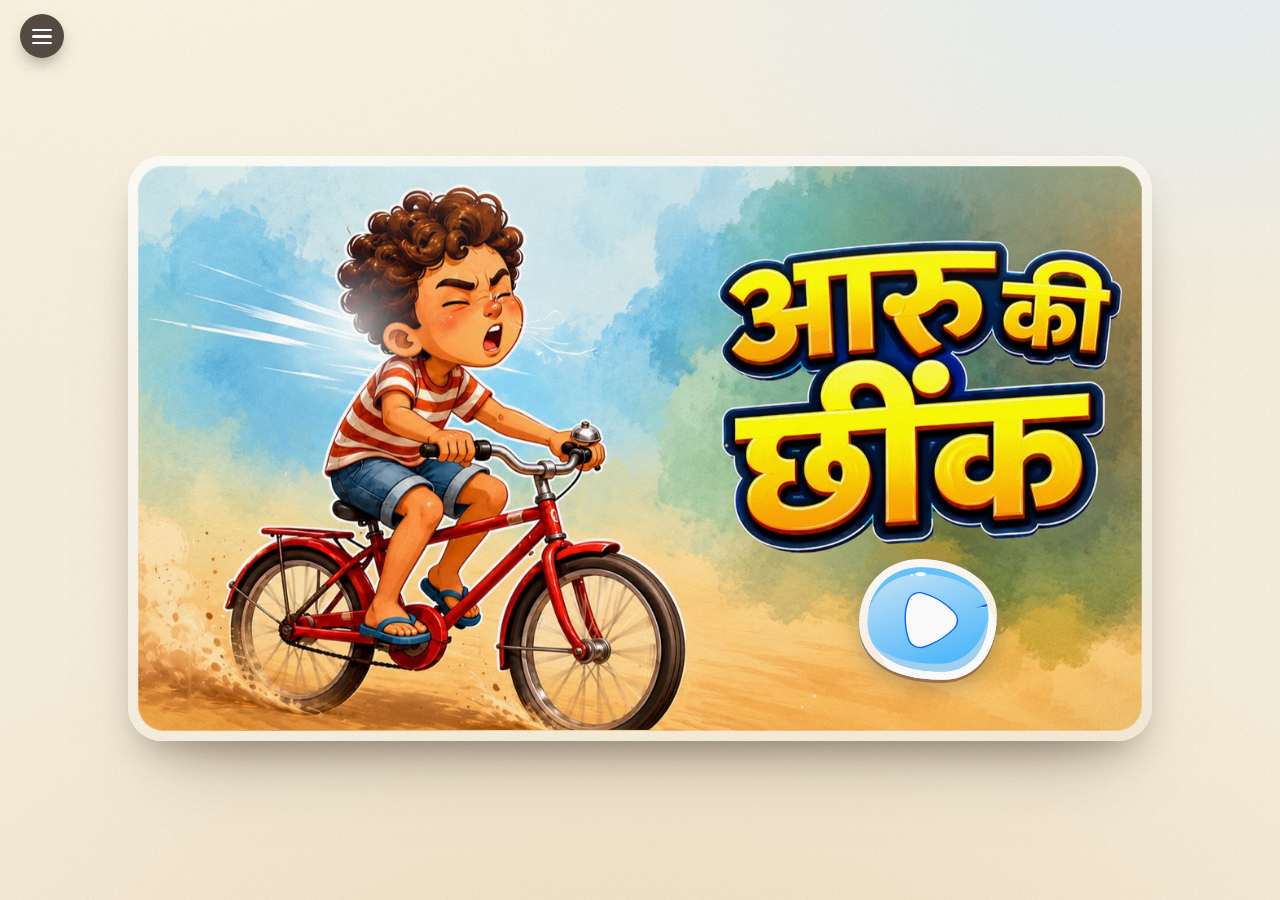
==== index.html @ c59c0c2a "fixed the video" ====
<!DOCTYPE html>
<!-- class="at-cover" so the home page paints correctly before the script runs -->
<html lang="hi" translate="no" class="at-cover">
<head>
<meta charset="UTF-8" />
<meta name="viewport" content="width=device-width, initial-scale=1, viewport-fit=cover" />
<meta name="theme-color" content="#f8efdd" />
<meta name="description" content="आरु की छींक — एक इंटरैक्टिव चित्र-कथा। An interactive animated picture book for children." />
<title>आरु की छींक · Aaru's Sneeze</title>

<!-- NO TRANSLATION OFFERED. The page says lang="hi", which is what makes Chrome
     put its "Hindi / English" bar over the top of the artwork. The attribute is
     right and stays — it is what picks the Devanagari font and what a screen
     reader needs — so the bar is turned off instead.

     Both of these are needed: `translate="no"` on <html> is the standard
     attribute and marks the content as not-for-translation, and this meta is
     the Google-specific one that actually stops the bar from appearing. And
     there is nothing here to translate anyway: every word a reader sees is
     painted into the pictures, so a translation would rewrite the buttons and
     leave the story in Hindi. -->
<meta name="google" content="notranslate" />

<link rel="preconnect" href="https://fonts.googleapis.com" />
<link rel="preconnect" href="https://fonts.gstatic.com" crossorigin />
<!-- Baloo 2 carries the Devanagari, Baloo Bhai 2 the Latin the Hindi text is
     set in — see --font in style.css for why both are needed -->
<link href="https://fonts.googleapis.com/css2?family=Baloo+2:wght@400;500;600;700;800&family=Baloo+Bhai+2:wght@400;500;600;700;800&display=swap" rel="stylesheet" />

<link rel="icon" href="assets/icons/favicon.svg" type="image/svg+xml" />
<!-- bump ?v= after editing so a plain refresh never serves a cached copy -->
<link rel="stylesheet" href="style.css?v=75" />
<!-- the picture the book opens on, so it is on screen as early as possible -->
<link rel="preload" as="image" href="assets/images/page-01.jpg" />
</head>

<body>
  <!-- ── Inline icon sprite (works offline / from file://) ───────────────── -->
  <svg class="sprite" aria-hidden="true" focusable="false" width="0" height="0">
    <defs>
      <symbol id="i-arrow-left" viewBox="0 0 24 24">
        <path d="M15.5 4.5 8 12l7.5 7.5" fill="none" stroke="currentColor" stroke-width="2.6"
              stroke-linecap="round" stroke-linejoin="round" />
      </symbol>
      <symbol id="i-arrow-right" viewBox="0 0 24 24">
        <path d="M8.5 4.5 16 12l-7.5 7.5" fill="none" stroke="currentColor" stroke-width="2.6"
              stroke-linecap="round" stroke-linejoin="round" />
      </symbol>
      <symbol id="i-sound-on" viewBox="0 0 24 24">
        <path d="M4 9.5h3L12 5.5v13L7 14.5H4z" fill="currentColor" />
        <path d="M15.6 9a4.2 4.2 0 0 1 0 6M18.2 6.4a7.8 7.8 0 0 1 0 11.2" fill="none"
              stroke="currentColor" stroke-width="2" stroke-linecap="round" />
      </symbol>
      <symbol id="i-sound-off" viewBox="0 0 24 24">
        <path d="M4 9.5h3L12 5.5v13L7 14.5H4z" fill="currentColor" />
        <path d="M16 9.4l5 5.2M21 9.4l-5 5.2" fill="none" stroke="currentColor"
              stroke-width="2" stroke-linecap="round" />
      </symbol>
      <symbol id="i-sparkle" viewBox="0 0 24 24">
        <path d="M12 0c.9 6.7 4.4 10.2 12 12-7.6 1.8-11.1 5.3-12 12-.9-6.7-4.4-10.2-12-12C7.6 10.2 11.1 6.7 12 0Z"
              fill="currentColor" />
      </symbol>
      <symbol id="i-play" viewBox="0 0 24 24">
        <path d="M8 5.2v13.6L19 12z" fill="currentColor" />
      </symbol>
      <symbol id="i-stop" viewBox="0 0 24 24">
        <rect x="6.5" y="6.5" width="4.4" height="11" rx="1.6" fill="currentColor" />
        <rect x="13.1" y="6.5" width="4.4" height="11" rx="1.6" fill="currentColor" />
      </symbol>
      <symbol id="i-book" viewBox="0 0 24 24">
        <path d="M3.5 4.8c3-1.3 5.6-1.3 8.5.7 2.9-2 5.5-2 8.5-.7v13.9c-3-1.3-5.6-1.3-8.5.7-2.9-2-5.5-2-8.5-.7z"
              fill="none" stroke="currentColor" stroke-width="1.9" stroke-linejoin="round" />
        <path d="M12 5.5v14" fill="none" stroke="currentColor" stroke-width="1.9" stroke-linecap="round" />
      </symbol>
    </defs>
  </svg>

  <div class="grain" aria-hidden="true"></div>

  <div class="app">

    <!-- ── Top bar ─────────────────────────────────────────────────────── -->
    <header class="topbar">
      <div class="brand">
        <span class="brand__badge" aria-hidden="true">
          <svg><use href="#i-book" /></svg>
        </span>
        <span class="brand__text">
          <strong class="brand__title">आरु की छींक</strong>
          <span class="brand__sub">Aaru&rsquo;s Sneeze</span>
        </span>
      </div>

      <div class="controls">
        <button class="playbtn" id="playBtn" type="button"
                aria-label="कहानी बड़ी करके देखो">
          <span class="playbtn__ico" aria-hidden="true"><svg><use href="#i-play" /></svg></span>
          <span class="playbtn__label" id="playLabel">चलाओ</span>
        </button>

        <button class="readbtn" id="readBtn" type="button" aria-pressed="false"
                aria-label="पढ़कर सुनाओ">
          <span class="readbtn__ico" aria-hidden="true">
            <svg class="readbtn__play"><use href="#i-play" /></svg>
            <svg class="readbtn__stop"><use href="#i-stop" /></svg>
          </span>
          <span class="readbtn__label" id="readLabel">पढ़कर सुनाओ</span>
        </button>

        <button class="iconbtn" id="soundBtn" type="button" aria-pressed="true"
                aria-label="आवाज़ बंद करें">
          <svg class="iconbtn__on"><use href="#i-sound-on" /></svg>
          <svg class="iconbtn__off"><use href="#i-sound-off" /></svg>
        </button>
      </div>
    </header>

    <!-- ── Stage : nav + book ──────────────────────────────────────────── -->
    <main class="stage">
      <section class="book" id="book" aria-roledescription="चित्र-कथा">
        <div class="book__mat">

          <!-- Both arrows start hidden and disabled: page one has nothing behind it,
               and nothing in front of it until it has played. The script opens
               them. -->
          <button class="navbtn navbtn--prev is-hidden" id="prevBtn" type="button" disabled
                  aria-label="पिछला पन्ना" aria-controls="book">
            <img class="navbtn__art" draggable="false" src="assets/icons/nav-left.svg" alt="" />
          </button>
          <button class="navbtn navbtn--next is-hidden" id="nextBtn" type="button" disabled
                  aria-label="अगला पन्ना" aria-controls="book">
            <img class="navbtn__art" draggable="false" src="assets/icons/nav-right.svg" alt="" />
          </button>

          <div class="book__frame" id="frame">

            <!-- two stacked slots let one page turn away while the next arrives.
                 The story text lives inside the slot so it turns with its picture. -->
            <div class="slot is-active" data-slot="0">
              <img class="slot__art" draggable="false" alt="" src="assets/images/page-01.jpg"
                   fetchpriority="high" decoding="async" />
              <!-- cut-out layers, used by the cover only: Aaru rides in, then
                   the title pops. At rest they recompose the original exactly. -->
              <div class="cover" aria-hidden="true" hidden>
                <div class="cover__flash"></div>
                <div class="cover__part cover__hero"></div>
                <div class="cover__part cover__title"></div>
              </div>
              <p class="scene__text" aria-hidden="true"></p>
              <!-- the shading that gathers along this page as it bends away -->
              <div class="slot__fold" aria-hidden="true"></div>
            </div>
            <div class="slot" data-slot="1" aria-hidden="true">
              <img class="slot__art" draggable="false" alt="" decoding="async" />
              <div class="cover" aria-hidden="true" hidden>
                <div class="cover__flash"></div>
                <div class="cover__part cover__hero"></div>
                <div class="cover__part cover__title"></div>
              </div>
              <p class="scene__text" aria-hidden="true"></p>
              <!-- the shading that gathers along this page as it bends away -->
              <div class="slot__fold" aria-hidden="true"></div>
            </div>

            <!-- ambient life : dust · sparkles · puffs -->
            <div class="ambience" id="ambience" aria-hidden="true">
              <div class="layer layer--dust" id="dust"></div>
              <div class="layer layer--sparks" id="sparks"></div>
            </div>

            <div class="frame__vignette" aria-hidden="true"></div>

            <!-- the story's own sound effects, popped onto the picture at the
                 moment the recording says them -->
            <div class="popart" id="popart" aria-hidden="true"></div>
            <div class="frame__sheet" id="turnSheet" aria-hidden="true"></div>
            <div class="frame__loader" id="loader" aria-hidden="true"><i></i><i></i><i></i></div>
            <!-- The ending: the film, revealed by the paper transition. Inside the
                 frame, so it is clipped to the picture exactly like a page. -->
            <div class="finale" id="finale" aria-hidden="true">
              <video class="finale__film" id="finaleFilm" playsinline preload="none"></video>
            </div>
          </div>

          <!-- the title-state invitation: only on the cover, only before Play -->
          <button class="startbtn" id="startBtn" type="button"
                  aria-label="कहानी चलाओ">
            <span class="startbtn__disc" aria-hidden="true">
              <span class="startbtn__ring"></span>
              <img class="startbtn__art" draggable="false" src="assets/icons/play-button.svg" alt="" />
            </span>
          </button>

          <!-- The idle hand. After a few seconds of stillness it appears beside
               whatever the reader is waiting to be told to press: the play
               button on the title page, the forward arrow once a page has
               finished. It goes the moment they touch anything. -->
          <img class="handhint" id="handHint" draggable="false" src="assets/icons/hand-tap.png"
               alt="" aria-hidden="true" />
        </div>

        <!-- ── Phone fallback: the same words, below the picture ─────────── -->
        <div class="caption" aria-hidden="true">
          <p class="caption__text" id="storyText"></p>
        </div>
      </section>

    </main>

  </div>

  <!-- Jump to a page. The button lives outside the book so it is reachable
       from every page, and the panel is filled by the script from the same
       page list the book itself reads, so the two can never disagree. -->
  <button class="jumpbtn" id="jumpBtn" type="button"
          aria-label="पन्ने चुनो" aria-expanded="false" aria-controls="jumpPanel">
    <span class="jumpbtn__bars" aria-hidden="true"><i></i><i></i><i></i></span>
  </button>

  <div class="jumpveil" id="jumpVeil" hidden></div>

  <nav class="jump" id="jumpPanel" aria-labelledby="jumpTitle" hidden>
    <h2 class="jump__title" id="jumpTitle">पन्ने चुनो</h2>

    <!-- skip: go on now, without waiting for the page to be read out -->
    <button class="jump__skip" id="jumpSkip" type="button"
            aria-label="पढ़े जाने का इंतजार किे बिना अगला पन्ना">
      <span class="jump__skip-ico" aria-hidden="true"><i></i><i></i></span>
      आगे बढ़ो
    </button>

    <ul class="jump__grid" id="jumpGrid"></ul>

    <!-- The way into the game, for a child who does not want to read to the end
         of the story first. The film hands over by itself when it finishes
         (see Finale.openGame); this is the same door, opened early.

         It is below the pictures, not beside "आगे बढ़ो" at the top, because it
         is the one thing in this panel that leaves the story rather than moving
         about inside it — and it should not be the first thing a thumb finds. -->
    <div class="jump__foot">
      <button class="jump__game" id="jumpGame" type="button"
              aria-label="कहानी छोड़कर खेल शुरू करो">
        <span class="jump__game-ico" aria-hidden="true"></span>
        खेल खेलो
      </button>
    </div>
  </nav>


  <!-- The paper transition. Sheets are built into this by the script when a
       transition runs and cleared out afterwards, so the page carries no
       hundred idle elements around; the backing behind them only shows during
       the moment the screen is meant to be fully covered. It sits above
       everything and takes no clicks. -->
  <div class="paper" id="paper" aria-hidden="true">
    <div class="paper__backing" id="paperBacking"></div>
  </div>

  <!-- a way to watch the transition on demand: add ?demo to the URL -->
  <button class="paperdemo" id="paperDemo" type="button" hidden>
    paper transition
  </button>
  <div class="sr-only" id="liveHint" aria-live="polite"></div>

  <script src="script.js?v=102" defer></script>
</body>
</html>
---- style.css ----
/* ============================================================================
   आरु की छींक · Aaru's Sneeze
   An interactive animated picture book
   ----------------------------------------------------------------------------
   1. Tokens & reset          5. Story text
   2. Page shell & texture    6. Navigation buttons
   3. Top bar & controls      7. Ambient life (dust, sparkles, puffs)
   4. Book · frame · slots    8. Responsive
                              9. Motion & state preferences
   ========================================================================== */

/* ── 1. Tokens & reset ───────────────────────────────────────────────────── */
:root {
  /* paper */
  --paper:        #f9f0dd;
  --paper-warm:   #f3e4c9;

  /* ink */
  --ink:      #3b2a1c;
  --ink-soft: #6d5540;
  --ink-faint: rgba(59, 42, 28, .16);

  /* accents pulled from the artwork */
  --terracotta: #c4573a;
  --gold:       #e6a52b;
  --teal:       #3d8a86;
  --sky:        #bcdcec;

  /* The sneeze's own red. The lettering is the one thing in the book that is
     not narration and must not read as narration, so it is the one thing not
     set in --ink. It is a hot vermillion — hotter and more saturated than the
     --terracotta of his shirt, so it sits in the same family as the painting
     without being mistaken for part of it. One line to tune. */
  --pop-ink:  #e0432a;

  /* controls */
  --btn:      #241a12;
  --btn-hi:   #3b2a1e;

  /* geometry */
  --r-frame: 26px;
  --r-mat:   34px;
  --mat-pad: clamp(7px, .8vw, 12px);
  --nav:     clamp(62px, 5.4vw, 82px);
  --nav-gap: clamp(14px, 2.2vw, 34px);
  /* how far the arrows sit from the picture: negative, so they hang outside it
     in the stage gutters. The narrow layout below flips this positive and puts
     them inside. The idle hand reads the same token, so it cannot drift away
     from the arrow it is pointing at. */
  --nav-inset: calc(-1 * (var(--nav) + var(--nav-gap)));
  /* Vertical room taken by everything that is not the picture. That used to be
     the top bar and the page padding; the bar is hidden now, so it is the
     padding alone, and this says so instead of carrying the bar's old 58px.
     The words live inside the art and nothing sits below it, so the book fills
     whatever height is left. See the note on .is-play for why this must never
     be smaller than the padding it names. */
  --vfit: calc(clamp(12px, 2vh, 26px) + clamp(14px, 2.4vh, 26px) + 12px);

  /* elevation */
  --sh-book:
    0 1px 0 rgba(255, 255, 255, .8) inset,
    0 18px 34px -14px rgba(59, 42, 28, .34),
    0 46px 70px -44px rgba(59, 42, 28, .5);
  --sh-btn:
    0 10px 22px -8px rgba(30, 20, 12, .55),
    0 2px 5px -1px rgba(30, 20, 12, .35),
    inset 0 1px 0 rgba(255, 255, 255, .18);

  /* type. The book is set in Baloo Bhai 2, which ships Gujarati and Latin
     only — it has no Devanagari — so the letterforms of "आरु की छींक" come
     from Baloo 2 behind it, the Devanagari sibling of the same family.
     Both are loaded in the <head>, and because they are one design the join
     is invisible. To change the Hindi letterforms themselves, a Devanagari
     font has to lead this stack: Baloo Bhai 2 cannot draw them. */
  --font: "Baloo Bhai 2", "Baloo 2", "Nirmala UI", "Noto Sans Devanagari",
          system-ui, sans-serif;

  /* the one place page-turn timing is defined */
  --turn-ms: 780ms;
  --turn-ease: cubic-bezier(.42, .03, .22, 1);

  color-scheme: light;
}

*, *::before, *::after { box-sizing: border-box; }

html {
  -webkit-text-size-adjust: 100%;

  /* THE SCROLL LOCK BELONGS HERE, not only on <body>, and this is the whole
     reason the picture would not stay centred.

     A page scrolls according to the ROOT element, not the body: with
     overflow:hidden on body alone the scrollbar disappeared — which is why it
     looked fixed — but the viewport itself was still scrollable, and there were
     still ~100px of it to scroll, thrown off by decoration that overflows on
     purpose (the idle hand, the page-turn sheet).

     Measured, before this line: asking the page to scroll 60px moved the
     picture from 14px below the top to 46px ABOVE it, leaving 74px underneath —
     the picture sitting high with a wide gap below, exactly as reported. And
     because a browser RESTORES the scroll position across a reload, the
     placement changed on refresh and looked random. Nothing to scroll now, so
     nothing to restore. */
  overflow: hidden;
}

body {
  margin: 0;
  min-height: 100svh;
  font-family: var(--font);
  color: var(--ink);
  background:
    radial-gradient(120% 90% at 12% -10%, #fdf6e6 0%, rgba(253, 246, 230, 0) 60%),
    radial-gradient(90% 70% at 92% -6%,  #e6f1f7 0%, rgba(230, 241, 247, 0) 62%),
    radial-gradient(120% 100% at 50% 118%, #f0dfc0 0%, rgba(240, 223, 192, 0) 58%),
    var(--paper);
  /* NO SCROLLBAR, on either axis. There is nothing on this page to scroll to:
     .app is exactly one viewport tall and the picture is sized to fit inside
     it — measured at 390x844, 820x1180, 1280x400 and 1920x1080, the picture
     sits wholly within the viewport at every one.

     What was putting a scrollbar there was decoration, and both pieces of it
     overflow on purpose. The idle hand hangs BELOW the play button's rim
     (`bottom: calc(... - var(--hand) * .95)`) because a hand drawn over the
     middle of the button would cover the one thing the button has to say. The
     page-turn sheet is larger than the frame so its shadow can travel past the
     edge. Neither takes clicks and neither is content, so neither has any
     business making the page 74px taller than the window and putting a slider
     down the side of a picture book.

     overscroll-behavior stops the same thing on a touch screen, where it shows
     up as the whole book rubber-banding under a finger instead. */
  overflow: hidden;
  overscroll-behavior: none;
  -webkit-tap-highlight-color: transparent;
}

img, svg { display: block; max-width: 100%; }
button { font: inherit; color: inherit; }

.sprite { position: absolute; width: 0; height: 0; overflow: hidden; }

.sr-only {
  position: absolute; width: 1px; height: 1px;
  padding: 0; margin: -1px; overflow: hidden;
  clip-path: inset(50%); white-space: nowrap; border: 0;
}

/* ── 2. Page shell & paper texture ───────────────────────────────────────── */
.grain {
  position: fixed; inset: 0;
  pointer-events: none; z-index: 3;
  opacity: .5; mix-blend-mode: multiply;
  background-image: url("data:image/svg+xml,%3Csvg xmlns='http://www.w3.org/2000/svg' width='180' height='180'%3E%3Cfilter id='n'%3E%3CfeTurbulence type='fractalNoise' baseFrequency='.86' numOctaves='3' stitchTiles='stitch'/%3E%3CfeColorMatrix type='saturate' values='0'/%3E%3C/filter%3E%3Crect width='180' height='180' filter='url(%23n)' opacity='.32'/%3E%3C/svg%3E");
}

.app {
  position: relative; z-index: 1;
  display: flex; flex-direction: column;
  gap: clamp(10px, 1.6vh, 22px);
  min-height: 100svh;
  padding: clamp(12px, 2vh, 26px) clamp(12px, 2.4vw, 34px) clamp(14px, 2.4vh, 26px);

  /* Nothing in here is text to be selected. A double-click on a word — or a
     double-tap anywhere near the picture — would otherwise start a selection
     and paint the browser's blue highlight across the artwork, which for a
     picture book is only ever an accident. It inherits, so this one line
     covers the whole book. The words stay tappable: a tap still replays the
     narration, it just cannot highlight any more. */
  -webkit-user-select: none;
  user-select: none;
}

/* Belt and braces: a selection can still be made from outside the book (a
   drag that begins on the page background, or Ctrl+A), and this is what stops
   that painting blue over the artwork if it does. */
::selection { background: transparent; }

/* And the other accident a picture invites: dragging it out of the page. */
.slot__art, .navbtn__art, .startbtn__art, .handhint {
  -webkit-user-drag: none;
  user-drag: none;
}

/* ── 3. Top bar & controls ───────────────────────────────────────────────── */
.topbar {
  /* hidden: the story runs without a chrome bar. The markup stays in place so
     the script's control wiring keeps working; the cover's own
     "कहानी चलाओ" button is the way into play mode.
     Bring the bar back by switching this to `display: flex`. */
  display: none;
  align-items: center; justify-content: space-between;
  gap: 12px; flex-wrap: wrap;
}

.brand { display: flex; align-items: center; gap: 12px; min-width: 0; }

.brand__badge {
  display: grid; place-items: center;
  width: 42px; height: 42px; flex: none;
  border-radius: 14px;
  color: #fff;
  background: linear-gradient(150deg, var(--terracotta), #a8402a);
  box-shadow: 0 8px 16px -8px rgba(164, 62, 40, .8), inset 0 1px 0 rgba(255, 255, 255, .3);
}
.brand__badge svg { width: 22px; height: 22px; }

.brand__text { display: flex; flex-direction: column; line-height: 1.05; min-width: 0; }

.brand__title {
  font-size: clamp(1.15rem, 2.4vw, 1.6rem);
  font-weight: 800; letter-spacing: .2px;
}

.brand__sub {
  font-size: clamp(.68rem, 1.2vw, .82rem);
  font-weight: 600; letter-spacing: .14em; text-transform: uppercase;
  color: var(--ink-soft); opacity: .8;
}

.controls { display: flex; align-items: center; gap: 10px; }

/* sound button */
.iconbtn {
  display: grid; place-items: center;
  width: 46px; height: 46px; flex: none;
  border: 0; border-radius: 50%;
  background: var(--btn); color: #fff;
  cursor: pointer;
  box-shadow: var(--sh-btn);
  transition: transform .22s ease, background-color .22s ease;
}
.iconbtn:active { transform: scale(.94); }
.iconbtn svg { width: 22px; height: 22px; }
.iconbtn__off { display: none; }
.iconbtn[aria-pressed="false"] .iconbtn__on  { display: none; }
.iconbtn[aria-pressed="false"] .iconbtn__off { display: block; }
.iconbtn[aria-pressed="false"] { background: #6f6154; }

/* shared focus ring */
:where(button, a, [tabindex]):focus-visible {
  outline: 3px solid var(--gold);
  outline-offset: 3px;
}

/* ── 4. Book · frame · slots ─────────────────────────────────────────────── */
.stage {
  position: relative;
  flex: 1;
  display: flex; align-items: center; justify-content: center;
  /* gutters reserved for the circular buttons, which hang outside the book */
  padding-inline: calc(var(--nav) + var(--nav-gap));
}

.book {
  position: relative;
  /* the 16/9 factor turns spare height into picture width, so a short
     laptop window shows the whole spread instead of a scrollbar */
  width: min(100%, calc((100svh - var(--vfit)) * 16 / 9));
  display: flex; flex-direction: column; align-items: center;
}

.book__mat {
  position: relative;
  width: 100%;
  padding: var(--mat-pad);
  container-type: inline-size;      /* the cover button sizes off the picture */

  /* The play button's diameter and its corner. They live here, on the shared
     parent, because two things need them: the button itself and the idle hand
     that points at it. cqw is 1% of the picture's width, so the button keeps
     its proportion to the artwork at every screen size. */
  --start: clamp(84px, 12cqw, 168px);
  /* THE BUTTON SITS UNDER THE TITLE, which is what this number is for. It is
     the gap from the picture's right edge, so bigger moves the button left.

     Measured on the cover: the title "आरु की छींक" spans 59%-97% of the picture
     and so centres at 78%. 5% left the button at 89% across, tucked into the
     corner well right of the words; 16% puts its centre at 78.1%, under them.
     It stays clear of the bicycle, which ends around 55%.

     The idle hand reads this same token, so it follows the button instead of
     drifting off it — which is the whole reason the number lives here on the
     shared parent rather than on the button itself. */
  --start-right: 16%;
  --start-bottom: 10.5%;  /* still clear enough for the hand to tap from below */

  /* how far the hand is, and how big */
  --hand: clamp(46px, 6.6cqw, 96px);
  border-radius: var(--r-mat);
  background: linear-gradient(168deg, #fffefa, #f6ecd8);
  box-shadow: var(--sh-book);
}

.book__frame {
  position: relative;
  aspect-ratio: 1600 / 900;
  border-radius: var(--r-frame);
  overflow: hidden;                 /* keeps every ambient element inside */
  background: linear-gradient(180deg, #cfe4f0, #efe0c4);
  /* Deep rather than shallow, because the pages are full-bleed: a near edge
     swung toward the reader is magnified, and the picture is exactly as tall
     as its frame, so a short perspective throws the page's corners outside
     the crop and the turn reads as a flat wipe. Far enough back, the sheet
     stays nearly rectangular and the eye sees paper on a hinge. */
  perspective: 2400px;
  transform: translateZ(0);
  isolation: isolate;
  container-type: inline-size;      /* cqw = 1% of the picture width */
}

/* --- page slots ---------------------------------------------------------- */
.slot {
  position: absolute; inset: 0;
  /* flat, not preserve-3d: a page is one rigid sheet, so the picture, the
     words and the shading rasterise into a single plane that then turns as
     one thing. Nothing inside a slot has a depth of its own to preserve, and
     flattening is what lets backface-visibility below speak for the whole
     page instead of each layer arguing separately. */
  transform-style: flat;
  will-change: transform, opacity;
  opacity: 0;
  pointer-events: none;
}
.slot.is-active { opacity: 1; z-index: 2; }
.slot.is-leaving { z-index: 3; }

/* Insurance, not choreography: the turn stops at 80 degrees and the frame has
   already cropped the sheet away by then, but if a page ever were carried past
   edge-on its own back would show through mirrored, and this makes it simply
   stop existing instead. */
.slot { backface-visibility: hidden; }

/* The lit edge of the paper. It is pinned to the page's free edge, so it needs
   no animation of its own: the page compresses as it turns and the edge rides
   inward with it, which is the one cue that says "a sheet is moving" rather
   than "a picture is being wiped away". Only the turning page wears it, and it
   fades rather than snaps on. */
.slot::after {
  content: "";
  position: absolute; inset: 0 0 0 auto; z-index: 5;
  width: clamp(3px, .55cqw, 7px);
  pointer-events: none;
  opacity: 0;
  transition: opacity .2s ease;
  background: linear-gradient(90deg,
    rgba(255, 255, 255, 0) 0%,
    rgba(255, 252, 242, .5) 55%,
    rgba(255, 255, 255, .82) 100%);
  box-shadow: 0 0 10px 1px rgba(255, 250, 235, .5);
}
.slot.is-turning::after { opacity: 1; }

/* The fold: the shade that gathers along a page as it bends away from the
   light. Dark at the hinge and gone by mid-page; the script stretches it
   across the sheet as the turn goes on. Only the turning page wears it — the
   shadow it throws on the page below is .frame__sheet, which can travel with
   the seam instead of being stuck at the hinge. */
.slot__fold {
  position: absolute; inset: 0; z-index: 4;   /* over the art, cover and words */
  pointer-events: none;
  opacity: 0;
  transform-origin: left center;
  background: linear-gradient(90deg,
    rgba(24, 16, 8, .62) 0%,
    rgba(24, 16, 8, .34) 12%,
    rgba(24, 16, 8, .14) 28%,
    rgba(24, 16, 8, .04) 44%,
    rgba(24, 16, 8, 0)   62%);
  will-change: opacity, transform;
}

.slot__art {
  width: 100%; height: 100%;
  object-fit: cover; object-position: center;
  transform: translate3d(0, 0, 0) scale(1.014);
  will-change: transform;
}

/* the "living picture" breath — never enough to distort the artwork */
.slot.is-active .slot__art { animation: artBreathe 11s ease-in-out infinite alternate; }
@keyframes artBreathe {
  from { transform: translate3d(0, 0, 0) scale(1.014); }
  to   { transform: translate3d(3px, -5px, 0) scale(1.03); }
}

/* gentle sway variant for leafy / outdoor scenes */
.slot.is-active[data-motion="sway"] .slot__art {
  animation: artSway 14s ease-in-out infinite alternate;
}
@keyframes artSway {
  from { transform: translate3d(0, 0, 0) scale(1.02) rotate(-.22deg); }
  to   { transform: translate3d(4px, -4px, 0) scale(1.035) rotate(.22deg); }
}

/* --- the cover's cut-out layers ------------------------------------------ *
 * Aaru and the title are separate images, each with an 8-bit mask, laid over
 * a background that had them painted out. They land exactly where they came
 * from, so at rest the three layers are the original artwork pixel for pixel.
 * Only transform and opacity ever animate.
 * ----------------------------------------------------------------------- */
.cover { position: absolute; inset: 0; z-index: 2; pointer-events: none; }

.cover__part {
  position: absolute;
  background-repeat: no-repeat;
  background-size: 100% 100%;
  -webkit-mask-repeat: no-repeat; mask-repeat: no-repeat;
  -webkit-mask-size: 100% 100%;   mask-size: 100% 100%;
  transform: translate3d(0, 0, 0);
  will-change: transform, opacity;
  backface-visibility: hidden;
}

/* the burst of light as the title lands */
.cover__flash {
  position: absolute;
  left: var(--fx, 50%); top: var(--fy, 50%);
  width: var(--fs, 55%); aspect-ratio: 1;
  translate: -50% -50%;
  z-index: 1; opacity: 0;
  border-radius: 50%;
  background: radial-gradient(circle,
    rgba(255, 250, 226, .92) 0%, rgba(255, 240, 190, .48) 42%, rgba(255, 236, 170, 0) 70%);
  will-change: transform, opacity;
}

/* once landed, both parts breathe very gently — a living picture book */
.cover.is-settled .cover__hero  { animation: heroIdle 4.6s ease-in-out infinite alternate; }
.cover.is-settled .cover__title { animation: titleIdle 6.2s ease-in-out infinite alternate; }

@keyframes heroIdle {
  from { transform: translate3d(0, 0, 0) rotate(0deg); }
  to   { transform: translate3d(-.35%, -.7%, 0) rotate(-.35deg); }
}
@keyframes titleIdle {
  from { transform: translate3d(0, 0, 0)     scale(1)     rotate(0deg); }
  to   { transform: translate3d(0, -1.4%, 0) scale(1.014) rotate(.5deg); }
}

/* --- frame furniture ---------------------------------------------------- */
.frame__vignette {
  --scrim: rgba(0, 0, 0, 0);          /* phones get a scrim behind the arrows */
  position: absolute; inset: 0; z-index: 6; pointer-events: none;
  background:
    linear-gradient(0deg, var(--scrim) 0%, rgba(0, 0, 0, 0) 26%),
    radial-gradient(115% 100% at 50% 46%, rgba(0, 0, 0, 0) 58%, rgba(70, 45, 22, .2) 100%),
    linear-gradient(180deg, rgba(255, 255, 255, .14), rgba(255, 255, 255, 0) 26%);
  box-shadow: inset 0 0 0 1px rgba(255, 255, 255, .22);
  border-radius: inherit;
}

/* the paper sheen that sweeps across during a turn */
/* The shadow the standing page throws down onto the page it is uncovering.
   It rides just to the right of the fold, so the script slides it across in
   step with the turning page's free edge — same keyframe offsets, same
   easing, so the two cannot come apart. Transparent for its first stretch so
   the lit edge of the paper stays crisp instead of being dimmed by its own
   shadow. */
.frame__sheet {
  position: absolute; top: -8%; bottom: -8%; left: 0; width: 30%;
  z-index: 7; pointer-events: none; opacity: 0;
  transform: translate3d(333%, 0, 0);
  background: linear-gradient(90deg,
    rgba(24, 16, 8, 0)   0%,
    rgba(24, 16, 8, .34) 12%,
    rgba(24, 16, 8, .2)  36%,
    rgba(24, 16, 8, .07) 66%,
    rgba(24, 16, 8, 0)   100%);
  filter: blur(5px);
  will-change: transform, opacity;
}

.frame__loader {
  position: absolute; inset: 0; z-index: 8;
  display: grid; grid-auto-flow: column; gap: 10px;
  place-content: center; place-items: center;
  background: linear-gradient(180deg, #d5e7f1, #f0e2c8);
  transition: opacity .5s ease, visibility .5s ease;
}
.frame__loader i {
  width: 12px; height: 12px; border-radius: 50%;
  background: var(--terracotta); opacity: .5;
  animation: loadBounce 1.1s ease-in-out infinite;
}
.frame__loader i:nth-child(2) { animation-delay: .16s; }
.frame__loader i:nth-child(3) { animation-delay: .32s; }
@keyframes loadBounce {
  0%, 100% { transform: translateY(0)     scale(.85); opacity: .4; }
  45%      { transform: translateY(-11px) scale(1);   opacity: .95; }
}
.is-ready .frame__loader { opacity: 0; visibility: hidden; }

/* ── 5. Story text ───────────────────────────────────────────────────────────
   The words are painted into the empty side of each illustration. They live
   inside the slot, so they turn with their own picture. Phones are too narrow
   for a side column, so there the same words appear under the picture instead.
   Sizes are in cqw = % of the picture width, so the type scales with the art.
   ------------------------------------------------------------------------- */
.scene__text {
  position: absolute; z-index: 3;
  margin: 0;
  /* Each page's box comes from the Figma design: its left edge, top edge and
     width, as percentages of the picture. See TEXT_BOX in script.js. */
  left: var(--tx, 4%); top: var(--ty, 18%); width: var(--tw, 38%);

  /* 50px, as the design has it — but never at the cost of losing a word.
     The design's 50px sits on a 1920-wide slide; our picture is smaller, so
     the same 50px fills proportionally more of it and on the wordiest pages
     the block grows taller than the picture. The frame hides overflow, so
     those last lines would be cut off rather than spill. The second term is
     the ceiling that keeps every page whole, measured against the longest
     ones (pages 3, 8 and 10). It is exactly 50px once the picture is about
     1390px wide or more, and steps down below that.
        Strict 50px everywhere?  drop the min().
        The design's proportion?  use 2.6cqw (50/1920).                     */
  font-size: min(50px, 3.6cqw);
  /* SemiBold on every page but one, which the design sets in Medium */
  font-weight: var(--tweight, 600);
  line-height: normal;
  color: #36271a;
  /* centred, as the design has it */
  text-align: center;
  text-wrap: pretty;
  hyphens: none;
  /* a whisper of light so dark ink stays crisp over paint, with no hard edge */
  text-shadow:
    0 1px 0 rgba(255, 255, 255, .95),
    0 0 .35em rgba(255, 253, 246, .95),
    0 0 1.1em rgba(255, 252, 242, .8);
}

/* One sentence per line (built by sentenceLines() in script.js). A sentence
   longer than the column still wraps, and the hanging indent marks the
   overflow as a continuation rather than a new thought. */
.ln {
  display: block;
  /* no hanging indent: the lines are centred now, and an indent would pull
     each one off the centre it is measured against */
}
.ln + .ln { margin-top: .32em; }

/* the words on the visible page can be tapped to hear them again — the
   pointer shape is the only cue; there is no hover effect on the scene */
.slot.is-active .scene__text { pointer-events: auto; }

/* the sneezes get to be loud */
:where(.scene__text, .caption__text) em {
  font-style: normal; font-weight: 800; color: var(--terracotta);
  white-space: nowrap;
}

/* --- phone fallback: same words, under the picture ----------------------- */
.caption {
  position: relative;
  width: min(92%, 800px);
  margin-top: clamp(16px, 2.2vw, 30px);
  text-align: center;
  display: none;                       /* only phones use this */
}

.caption__text {
  margin: 0;
  font-size: clamp(1.2rem, 5vw, 1.5rem);
  font-weight: 600;
  line-height: 1.62;
  text-align: left;               /* same one-sentence-per-line reading as the page */
  letter-spacing: .1px;
  color: var(--ink);
  transition: opacity .3s ease, transform .3s ease;
}
.caption__text.is-out { opacity: 0; transform: translateY(10px); }

/* ── 5b. Read-aloud control ──────────────────────────────────────────────── */
.readbtn {
  display: inline-flex; align-items: center; gap: 9px;
  padding: 7px 16px 7px 8px;
  border: 0; border-radius: 999px;
  background: var(--btn); color: #fff;
  font-size: .9rem; font-weight: 700;
  cursor: pointer;
  box-shadow: var(--sh-btn);
  transition: transform .22s ease, background-color .24s ease;
}
.readbtn:active { transform: scale(.96); }

.readbtn__ico {
  position: relative;
  display: grid; place-items: center;
  width: 30px; height: 30px; flex: none;
  border-radius: 50%;
  background: rgba(255, 255, 255, .16);
}
.readbtn__ico svg { width: 15px; height: 15px; }
.readbtn__stop { display: none; }
.readbtn[aria-pressed="true"] { background: var(--teal); }
.readbtn[aria-pressed="true"] .readbtn__play { display: none; }
.readbtn[aria-pressed="true"] .readbtn__stop { display: block; }

/* a gentle pulse while it is actually speaking */
.readbtn.is-speaking .readbtn__ico::after {
  content: ""; position: absolute; inset: -5px;
  border-radius: 50%; border: 2px solid rgba(255, 255, 255, .55);
  animation: ringPulse 1.4s ease-out infinite;
}
.readbtn[disabled] { opacity: .45; cursor: default; }

/* ── 5c. Play Mode ───────────────────────────────────────────────────────────
   Two ways in: the "चलाओ" button in the bar, and the big invitation on the
   cover. Both call the same enterPlay(). The zoom itself is done in JS with a
   FLIP transform — the layout below is simply the *destination*, and the
   script animates the book from where it was to where these rules put it.
   That keeps the motion on the compositor and still ends at real layout size,
   so the artwork and text stay crisp instead of being a scaled bitmap.
   ------------------------------------------------------------------------- */

/* the primary call to action in the top bar */
.playbtn {
  display: inline-flex; align-items: center; gap: 9px;
  padding: 7px 18px 7px 8px;
  border: 0; border-radius: 999px;
  background: linear-gradient(150deg, var(--terracotta), #a8402a);
  color: #fff; font-size: .92rem; font-weight: 800;
  cursor: pointer;
  box-shadow:
    0 10px 22px -10px rgba(164, 62, 40, .95),
    0 2px 5px -1px rgba(30, 20, 12, .3),
    inset 0 1px 0 rgba(255, 255, 255, .28);
  transition: transform .24s cubic-bezier(.34, 1.56, .64, 1),
              box-shadow .24s ease, filter .24s ease;
}
.playbtn:active { transform: scale(.96); }

.playbtn__ico {
  display: grid; place-items: center;
  width: 30px; height: 30px; flex: none;
  border-radius: 50%;
  background: rgba(255, 255, 255, .2);
}
.playbtn__ico svg { width: 14px; height: 14px; margin-left: 2px; }

/* The Play control on the home page, in the picture's right-hand corner.
   The home page carries no arrows, so this is the single way onward: it runs
   the same zoom into Play Mode. It carries no words — a play triangle needs
   none, and a child who cannot read yet is the reader this book is for — so
   the artwork is the whole button, which is why it is drawn big and sits out
   at the right-hand edge of the picture where a thumb naturally lands.

   Its size and its corner live on .book__mat rather than here, because the
   idle hand has to know where this button is in order to point at it. */
.startbtn {
  position: absolute; z-index: 6;
  right: var(--start-right); bottom: var(--start-bottom);
  display: flex; align-items: center;
  padding: 0; border: 0; background: none;
  color: #fff; cursor: pointer;
  transition: opacity .35s ease;
}

/* The face is the supplied artwork, which carries its own gloss and shadow,
   so the wrapper is just a round, transparent hit area.

   play-button.svg is 1429x1296 with the blue disc spanning 1253.49x1088.61
   at (87.32,87.32) — the rest is the drop shadow under it, so the art is
   neither square nor centred. It is placed from those numbers rather than
   stretched to fit, so the disc lands exactly --start across and dead centre
   on the button:
       art width  = 1429/1253.49 = 1.14   art height = width * 1296/1429
       disc centre = (714.07,631.63) -> (49.97%, 48.74%) of the art
       offset = 0.5 - centre x art-size                                     */
.startbtn__disc {
  position: relative;
  width: var(--start); aspect-ratio: 1;
  flex: none;
  /* the spring every state below rides on: a press squashes hard and fast,
     the release overshoots once and settles — the "pop" */
  transition: transform .34s cubic-bezier(.34, 1.56, .64, 1),
              filter .22s ease;
}
.startbtn__art {
  position: absolute;
  width:  calc(var(--start) * 1.14);
  height: calc(var(--start) * 1.0339);
  left:   calc(var(--start) * -0.0697);
  top:    calc(var(--start) * -0.0039);
  max-width: none;              /* beats the global img { max-width: 100% } */
  /* the art carries a painted shadow blob of its own; this only grounds it
     on the picture, and deepens on hover */
  filter: drop-shadow(0 5px 10px rgba(20, 52, 96, .26));
  transition: filter .22s ease;
}
/* The resting halo. The blue disc is a squashed blob — 0.8685 as tall as it
   is wide — so the ring is inset vertically by (1 - 0.8685) / 2 to hug it
   instead of hanging off the top and bottom. */
.startbtn__ring {
  position: absolute;
  inset: calc(var(--start) * 0.0658) 0;
  border-radius: 50%;
  /* warm dark, so the halo reads against gold-on-sand */
  border: 2px solid rgba(120, 78, 30, .55);
  pointer-events: none;
  animation: startPulse 2.4s ease-out infinite;
}
@keyframes startPulse {
  0%   { opacity: .85; transform: scale(1); }
  70%  { opacity: 0;   transform: scale(1.55); }
  100% { opacity: 0;   transform: scale(1.55); }
}

/* THE BUTTON'S OWN HEARTBEAT, so the one thing on the title page a child has
   to press looks alive rather than parked.

   IT IS ON `scale` AND NOT ON `transform`, and it is on the button rather than
   on the disc, for one reason each. The disc's transform is already spoken for
   four times over — hover lifts it, focus lifts it, :active presses it down,
   and .is-pop runs startPop through it — and an animation beats all of those,
   so a looping transform there would freeze the button's entire response to
   being touched. `scale` is its own property in modern CSS and multiplies with
   whatever transform is in force, so the beat and the press compose instead of
   fighting. Putting it on .startbtn keeps it clear of .is-pop, which sets the
   `animation` shorthand on the disc and would otherwise wipe the beat out.

   The shape is a swell and a rest, not a throb: it peaks at 14% and is back to
   rest by 64%, leaving the last third of every cycle still. A button that
   pulses without pause reads as loading; one that beats and waits reads as
   waiting for you. The 2.4s period is the ring's, so the disc swells as the
   halo is thrown off it and the two read as one gesture — and on hover both
   quicken to 1.4s together.

   Only while it is on screen: the selector matches the same state the button
   is visible in, so nothing animates behind the story. */
.at-cover:not(.is-play) .startbtn {
  animation: startBeat 2.4s ease-in-out infinite;
}
.at-cover:not(.is-play) .startbtn:hover { animation-duration: 1.4s; }
/* under a finger the press is the feedback; the beat gets out of its way */
.at-cover:not(.is-play) .startbtn:active { animation-play-state: paused; }

@keyframes startBeat {
  0%        { scale: 1; }
  14%       { scale: 1.055; }
  32%       { scale: .996; }
  48%       { scale: 1.010; }
  64%, 100% { scale: 1; }
}

/* the tap burst: one blue ring thrown off the disc on release. Idle it is
   invisible and unanimated — the .is-pop class the script adds runs it. */
.startbtn__disc::after {
  content: "";
  position: absolute;
  inset: calc(var(--start) * 0.0658) 0;
  border-radius: 50%;
  border: 3px solid rgba(8, 103, 255, .62);
  opacity: 0;
  pointer-events: none;
}
@keyframes startBurst {
  0%   { opacity: .9; transform: scale(.88); }
  100% { opacity: 0;  transform: scale(1.75); }
}

/* --- hover / press / pop ------------------------------------------------- */

/* hover (mouse only — :hover on a touch screen sticks after the tap) */
@media (hover: hover) and (pointer: fine) {
  .startbtn:hover .startbtn__disc { transform: translateY(-3px) scale(1.07) rotate(-3deg); }
  .startbtn:hover .startbtn__art  { filter: drop-shadow(0 12px 18px rgba(20, 52, 96, .34)) saturate(1.08); }
  .startbtn:hover .startbtn__ring { animation-duration: 1.4s; }      /* eager */
}

/* keyboard focus gets the same lift, so it is never the odd one out */
.startbtn:focus-visible { outline: none; }
.startbtn:focus-visible .startbtn__disc { transform: translateY(-3px) scale(1.07); }
.startbtn:focus-visible .startbtn__ring {
  border-color: rgba(8, 103, 255, .9); border-width: 3px; animation: none; opacity: 1;
}

/* the press: deeper and much faster than the release, which is what makes
   the button feel like a physical thing being pushed in */
.startbtn:active .startbtn__disc {
  transform: translateY(2px) scale(.9) rotate(2deg);
  transition-duration: .08s;
}

/* the release, driven by .is-pop from the script: overshoot, dip, settle */
.startbtn.is-pop .startbtn__disc { animation: startPop .44s cubic-bezier(.34, 1.56, .64, 1); }
.startbtn.is-pop .startbtn__disc::after { animation: startBurst .44s ease-out; }
@keyframes startPop {
  0%   { transform: scale(.9)  rotate(2deg); }
  38%  { transform: scale(1.15) rotate(-4deg); }
  64%  { transform: scale(.97) rotate(1deg); }
  100% { transform: scale(1)   rotate(0deg); }
}

/* ── the idle hand ─────────────────────────────────────────────────────────
   A hint, not a control: it never takes a click, it only says where one
   would go. The script decides when to show it and which of the two places
   it belongs in — this only says where those places are and how it behaves
   once it is there.

   The drawing points upward, so the hand sits below its target with the
   fingertip overlapping, and it taps: up onto the target, back, again, then
   a rest before the next pair. Two taps and a pause reads as someone
   pointing something out; a metronome reads as a broken animation.
   ------------------------------------------------------------------------ */
.handhint {
  position: absolute; z-index: 7;
  width: var(--hand); height: auto;
  pointer-events: none;
  opacity: 0; visibility: hidden;
  transform: translateY(6%) rotate(-9deg);
  transform-origin: 50% 100%;
  transition: opacity .45s ease, visibility .45s ease;
  filter: drop-shadow(0 7px 12px rgba(20, 30, 60, .3));
}
.handhint.is-showing {
  opacity: 1; visibility: visible;
  animation: handTap 2.1s ease-in-out infinite;
}

/* on the play button: fingertip on the bottom rim of the disc, the hand
   itself below it. Its own size again, so the play triangle stays readable
   under it: a hand over the middle of the button hides the one thing the
   button has to say. */
.handhint[data-at="start"] {
  --hand: clamp(40px, 5.6cqw, 84px);
  right: calc(var(--start-right) + (var(--start) - var(--hand)) * .5 - var(--hand) * .12);
  bottom: calc(var(--start-bottom) - var(--hand) * .95);
}

/* on the forward arrow, wherever the layout has put it. The arrow is a much
   smaller target than the play button, so the hand shrinks to match — and
   because the placement below is written in terms of --hand, overriding it
   here moves the hand and resizes it in one go. */
.handhint[data-at="next"] {
  --hand: clamp(38px, 5.2cqw, 74px);
  /* the extra shift is because the pointing finger is not in the middle of
     the drawing — it sits a little left of centre, about 43% across — so the
     box is offset to put the fingertip, not the hand, on the target. Both
     offsets here were set by measuring where the fingertip actually lands,
     which is why they are odd numbers: if the drawing is ever replaced, they
     want measuring again. */
  right: calc(var(--nav-inset) + (var(--nav) - var(--hand)) * .5 - var(--hand) * .12);
  top: calc(50% + var(--nav) * .25);
}

@keyframes handTap {
  0%   { transform: translateY(6%)   rotate(-9deg); }
  9%   { transform: translateY(-15%) rotate(-9deg) scale(1.03); }
  20%  { transform: translateY(6%)   rotate(-9deg); }
  29%  { transform: translateY(-11%) rotate(-9deg) scale(1.02); }
  40%  { transform: translateY(6%)   rotate(-9deg); }
  100% { transform: translateY(6%)   rotate(-9deg); }   /* the rest between */
}

/* The home page shows the Play control and nothing else: no arrows, because
   Play is the only way onward from the title. Both swap over the moment Play
   Mode starts, so the reading view keeps its arrows.

   Play is visible by DEFAULT and hidden by a class, never the reverse: the
   home page's only control must not depend on a script having run. <html>
   also ships with class="at-cover", so the first paint is already right and
   the reveal never has to fade in from nothing. */
:root:not(.at-cover) .startbtn,
.is-play .startbtn { opacity: 0; visibility: hidden; pointer-events: none; }

.at-cover:not(.is-play) .navbtn { opacity: 0; visibility: hidden; pointer-events: none; }

/* --- entering Play Mode -------------------------------------------------- */

/* the top bar lifts out of flow first, so the stage can use the whole page,
   then fades — the book's own zoom is driven by the FLIP transform in JS */
.is-play .topbar {
  position: absolute; inset: 0 clamp(12px, 2.4vw, 34px) auto;
  top: clamp(12px, 2vh, 26px);
  opacity: 0;
  transform: translateY(-10px);
  pointer-events: none;
}
.topbar {
  transition: opacity .32s ease, transform .42s var(--turn-ease);
}

.is-play {
  /* NOTHING ABOVE THE BOOK ANY MORE, so the only height the picture has to
     give up is the page's own padding — and this now says exactly that rather
     than guessing at it. It was a flat 58px, left over from when a top bar sat
     up there; the padding below comes to about 26px, so a third of the window's
     spare height was being held back for a bar that is not there. The picture
     was 95% of the window height and is now as tall as the space allows.

     It must not go below the padding. --vfit is what the picture's height is
     subtracted from, and the stage it sits in is the window minus that same
     padding: equal to it, the picture fills the stage exactly; less than it,
     the picture is taller than its container and the page clips it. */
  /* +12px of headroom, and it is not arbitrary: 100svh measures a few px
     larger than the height the stage actually gets (6.5px here), so "exactly
     the padding" makes the picture taller than its container and the bottom of
     it is clipped — measured at -0px of margin before this was added. */
  --vfit: calc(2 * clamp(8px, 1.4vh, 16px) + 12px);
  --nav: clamp(52px, 4.4vw, 68px);
  --nav-gap: clamp(8px, 1vw, 18px);
}
.is-play .app { padding: clamp(8px, 1.4vh, 16px) clamp(8px, 1.2vw, 18px); }
.is-play .book { width: min(100%, calc((100svh - var(--vfit)) * 16 / 9)); }
/* The lift under the picture, and it is 0 10px rather than 0 30px because
   the old one put 35px of shadow below the card and nothing at all above it.
   The card is centred to the pixel; the shadow was not, and shadow is what the
   eye reads — it made the picture look as though it were sitting high. Worse,
   the page clips its own overflow now, so 21px of that shadow was being cut off
   with a hard edge, which is what turned the gap below into a visible band.

   Reach below is offset + spread + blur/2 = 8 - 16 + 15 = 7px. The margin the
   picture leaves is 11px at the shortest window worth supporting, so 7 leaves
   room to spare at every size — 11px reached exactly 11px, which is a fit only
   until the next rounding. Still lifted, no longer bottom-heavy. */
.is-play .book__mat { box-shadow: 0 8px 30px -16px rgba(40, 26, 14, .55); }

/* the page itself warms a touch so the lit picture carries the screen */
.is-play body { background-color: var(--paper-warm); }

/* --- leaving Play Mode --------------------------------------------------- */
/* THERE IS NO WAY OUT, and the round × that used to offer one is gone. It sat
   in the top corner and faded in whenever the reader moved. What it did was
   drop the book out of play mode — which only makes the picture smaller and
   hands back a screen with no controls on it, since the top bar above is
   display:none. Nothing was gained by leaving, so nothing invites it now.

   .is-stirring survives without it: the arrows still fade on a still screen,
   which is the other half of what it was for. */

/* the arrows fade on a still screen, so it is nothing but the story */
.is-play .navbtn {
  transition: opacity .4s ease, transform .26s cubic-bezier(.34, 1.56, .64, 1),
              background-color .24s ease;
}
/* the arrow the hand is pointing at keeps its full strength: a bright hand
   tapping a 28% arrow makes the target look broken */
.is-play:not(.is-stirring) .navbtn:not(:focus-visible):not(.is-hidden):not(.is-hinted) { opacity: .28; }

/* ── 6. Navigation buttons ───────────────────────────────────────────────── */
/* Vertically centred on the picture, hanging in the stage gutters.

   The face is the supplied artwork (assets/icons/nav-left|right.svg), which
   already carries its own gradient and drop shadow — so the button element
   itself is just a transparent, circle-shaped hit area.

   Those files are 101x116 with the visible circle 80 wide at (10.246, 3.73):
   the extra canvas is room for the shadow, and it is not centred. So the art
   is placed by hand rather than stretched to fit, which keeps the circle
   exactly --nav across and exactly on the button's centre:
       scale  = --nav / 80          art width  = 101 * scale = 1.2625
       art height = 116 * scale = 1.45
       circle centre = (50.246, 43.73) * scale = (0.6281, 0.5466)
       offset = 0.5 - centre  ->  (-0.1281, -0.0466)
   ------------------------------------------------------------------------ */
.navbtn {
  /* Hidden: the book turns its own pages now — every page moves on by itself
     once it has said its piece (see the auto-turn in script.js §UI). The
     markup and all the script's wiring stay exactly as they were, so the
     keyboard arrows and a swipe still work for anyone who wants them, and
     the hamburger menu is still the way to reach a particular page.
     Bring the arrows back by deleting this one declaration. */
  display: none;

  position: absolute;
  top: 50%;
  translate: 0 -50%;
  z-index: 5;
  width: var(--nav);
  aspect-ratio: 1;
  padding: 0;
  border: 0; border-radius: 50%;
  background: none;
  cursor: pointer;
  transition: transform .26s cubic-bezier(.34, 1.56, .64, 1), opacity .3s ease;
}
.navbtn--prev { left:  var(--nav-inset); --dir: -1; }
.navbtn--next { right: var(--nav-inset); --dir:  1; }

.navbtn__art {
  position: absolute;
  width:  calc(var(--nav) * 1.2625);
  height: calc(var(--nav) * 1.45);
  left:   calc(var(--nav) * -0.1281);
  top:    calc(var(--nav) * -0.0466);
  max-width: none;              /* beats the global img { max-width: 100% } */
  pointer-events: none;
}

/* pulsing ring that answers hover / focus, tuned to the button's blue */
.navbtn::after {
  content: ""; position: absolute; inset: -5px;
  border-radius: 50%;
  border: 2px solid rgba(58, 123, 213, .55);
  opacity: 0; pointer-events: none;
}

.navbtn:not(:disabled):focus-visible { transform: scale(1.09); }

.navbtn:not(:disabled):focus-visible::after { animation: ringPulse 1.5s ease-out infinite; }

.navbtn:not(:disabled):focus-visible .navbtn__art {
  filter: brightness(1.07);
  animation: nudge 1.15s ease-in-out infinite;
}

.navbtn:not(:disabled):active { transform: scale(.93); }

/* No dimmed look any more: an arrow the reader cannot use is not there at
   all (see .is-hidden below), so `disabled` is left over for the length of a
   turn only — and a pair of arrows fading to 30% and back on every page would
   be a flicker, not feedback. */
.navbtn:disabled { cursor: default; }

/* An arrow the reader has not earned yet is not a dimmed arrow, it is no
   arrow: gone from sight, from the pointer and from the tab order. It fades
   rather than blinks, and `visibility` is in the transition so it holds on
   until the fade has finished on the way out while flipping straight away on
   the way in.

   This has to come after :disabled above, since a hidden arrow is disabled
   too and the two rules are of equal weight — last one wins. */
.navbtn.is-hidden {
  opacity: 0;
  visibility: hidden;
  pointer-events: none;
  transform: none;
  transition: opacity .3s ease, visibility .3s ease;
}

@keyframes nudge {
  0%, 100% { transform: translateX(0); }
  50%      { transform: translateX(calc(var(--dir) * 4px)); }
}
@keyframes ringPulse {
  0%   { opacity: .7; transform: scale(.92); }
  75%  { opacity: 0;  transform: scale(1.22); }
  100% { opacity: 0;  transform: scale(1.22); }
}

/* ── 7. Ambient life ─────────────────────────────────────────────────────────
   Every drifting thing is built from nested full-frame layers, so a `%` in a
   transform always means "% of the picture", never "% of the tiny mote".
     .track  → inset:0, carries the long axis of travel
     .swing  → inset:0, carries the perpendicular sway (this is what curves it)
     .body   → absolutely placed at the spawn point, carries spin / size
   Only transform + opacity are ever animated.
   ------------------------------------------------------------------------- */
.ambience { position: absolute; inset: 0; z-index: 4; pointer-events: none; }
.layer    { position: absolute; inset: 0; }

.track, .swing { position: absolute; inset: 0; will-change: transform; }
.body          { position: absolute; }

/* --- dust motes : the warm, slightly hazy village air ------------------- */
.mote .track { animation: moteRise var(--dur) ease-in-out var(--delay) infinite; }
.mote .body {
  left: var(--x); top: var(--top);
  width: clamp(2px, var(--size), 9px); aspect-ratio: 1;
  border-radius: 50%;
  background: radial-gradient(circle, rgba(255, 246, 214, .95), rgba(255, 226, 160, 0) 70%);
}
@keyframes moteRise {
  0%   { transform: translate3d(0, 0, 0);                opacity: 0; }
  25%  { opacity: .8; }
  70%  { opacity: .45; }
  100% { transform: translate3d(var(--dx), -42%, 0);      opacity: 0; }
}

/* --- sparkles : pinned to a point in the artwork ------------------------ */
.spark {
  position: absolute;
  left: var(--x); top: var(--y);
  translate: -50% -50%;
  width: clamp(9px, var(--size), 34px); aspect-ratio: 1;
  color: #ffeaad;
  filter: drop-shadow(0 0 7px rgba(255, 210, 110, .95));
  will-change: transform, opacity;
  animation: twinkle var(--dur) ease-in-out var(--delay) infinite;
}
.spark svg { width: 100%; height: 100%; }
@keyframes twinkle {
  0%, 100% { transform: scale(.3)  rotate(0deg);  opacity: 0; }
  34%      { transform: scale(1)   rotate(38deg); opacity: .95; }
  66%      { transform: scale(.72) rotate(74deg); opacity: .4; }
}

/* --- sneeze puff : a soft breath of air beside the character ------------ */
.puff {
  position: absolute;
  left: var(--x); top: var(--y);
  translate: -50% -50%;
  width: clamp(40px, var(--size), 260px); aspect-ratio: 1;
  border-radius: 50%;
  background: radial-gradient(circle,
    rgba(255, 255, 255, .78) 0%, rgba(255, 255, 255, .26) 45%, rgba(255, 255, 255, 0) 72%);
  filter: blur(3px);
  will-change: transform, opacity;
  animation: puffOut var(--dur) ease-out var(--delay) infinite;
}
@keyframes puffOut {
  0%   { transform: scale(.22) translate3d(0, 0, 0);      opacity: 0; }
  12%  { opacity: .7; }
  55%  { opacity: .26; }
  100% { transform: scale(1.55) translate3d(12%, -14%, 0); opacity: 0; }
}

/* ── 7b. Jump menu ───────────────────────────────────────────────────────────
   A way past the current page and a way back to any other. Two things live in
   it: skip, which goes on now without waiting for the page to be read out,
   and a grid of the pages themselves.

   The grid is pictures rather than page numbers because the reader this book
   is for cannot necessarily read one — but can recognise a red bicycle. It is
   built from the same page list the book reads, so it can never offer a page
   that does not exist.
   ------------------------------------------------------------------------- */
.jumpbtn {
  position: fixed; z-index: 30;
  top: clamp(10px, 1.6vh, 20px); left: clamp(10px, 1.6vw, 22px);
  display: grid; place-items: center;
  width: 44px; height: 44px;
  border: 0; border-radius: 50%;
  /* the same warm dark as the exit button: these two belong to the app
     rather than to the story */
  background: rgba(26, 18, 12, .74);
  backdrop-filter: blur(6px); -webkit-backdrop-filter: blur(6px);
  color: #fff; cursor: pointer;
  box-shadow: 0 8px 20px -8px rgba(0, 0, 0, .6);
  transition: transform .22s ease, background-color .22s ease;
}
.jumpbtn:hover  { background: rgba(26, 18, 12, .88); }
.jumpbtn:active { transform: scale(.94); }

.jumpbtn__bars { display: grid; gap: 4px; width: 20px; }
.jumpbtn__bars i {
  display: block; height: 2.4px; border-radius: 2px;
  background: currentColor;
  transition: transform .26s var(--turn-ease), opacity .2s ease;
}
/* open, the bars become a cross, so one button says both things */
.jumpbtn[aria-expanded="true"] .jumpbtn__bars i:nth-child(1) { transform: translateY(6.4px) rotate(45deg); }
.jumpbtn[aria-expanded="true"] .jumpbtn__bars i:nth-child(2) { opacity: 0; }
.jumpbtn[aria-expanded="true"] .jumpbtn__bars i:nth-child(3) { transform: translateY(-6.4px) rotate(-45deg); }

/* the veil dims the story, so the panel reads as a step out of it, and is
   what a tap outside the panel lands on */
.jumpveil {
  position: fixed; inset: 0; z-index: 28;
  background: rgba(28, 18, 10, .5);
  backdrop-filter: blur(3px); -webkit-backdrop-filter: blur(3px);
  opacity: 0; transition: opacity .28s ease;
}
.jumpveil.is-open { opacity: 1; }

.jump {
  position: fixed; z-index: 29;
  inset: clamp(8px, 2vh, 26px);
  margin: auto;
  width: min(96vw, 920px); max-height: min(86svh, 760px);
  overflow-y: auto; overscroll-behavior: contain;
  /* one source for the inset, so the sticky foot below can bleed out to
     the panel edges by exactly as much as this pushes in */
  --jump-pad: clamp(14px, 2.2vw, 26px);
  padding: var(--jump-pad);
  border-radius: clamp(18px, 2vw, 28px);
  background: linear-gradient(168deg, #fffdf6, #f6ecd8);
  box-shadow: 0 30px 70px -24px rgba(40, 26, 14, .6);
  opacity: 0; transform: translateY(10px) scale(.985);
  transition: opacity .28s ease, transform .3s var(--turn-ease);
}
.jump.is-open { opacity: 1; transform: none; }

.jump__title {
  margin: 0 0 clamp(10px, 1.4vw, 14px);
  font-size: clamp(1.1rem, 2.4vw, 1.5rem); font-weight: 800;
  color: var(--ink);
}

/* skip: the way on without waiting */
.jump__skip {
  display: inline-flex; align-items: center; gap: 10px;
  margin: 0 0 clamp(12px, 1.6vw, 18px);
  padding: .55em 1.1em;
  border: 0; border-radius: 999px;
  background: var(--terracotta); color: #fff;
  font-size: clamp(.95rem, 1.9vw, 1.15rem); font-weight: 700;
  cursor: pointer;
  box-shadow: 0 10px 20px -10px rgba(164, 62, 40, .9);
  transition: transform .2s var(--turn-ease), background-color .2s ease, opacity .2s ease;
}
.jump__skip:hover  { background: #a8402a; }
.jump__skip:active { transform: scale(.96); }
.jump__skip:disabled { opacity: .4; cursor: default; box-shadow: none; }

/* two chevrons, the usual sign for "go on" */
.jump__skip-ico { display: flex; gap: 2px; }
.jump__skip-ico i {
  width: 7px; height: 7px;
  border-top: 2.4px solid currentColor; border-right: 2.4px solid currentColor;
  transform: rotate(45deg);
}


/* The way into the game. Deliberately not the terracotta of "आगे बढ़ो": that
   one moves you along inside the story and this one leaves it, so it reads as a
   different kind of thing. Teal, and set apart from the pictures by a rule. */
/* THE FOOT OF THE PANEL, and the reason it is sticky rather than simply last.
   With thirteen pictures in the grid the panel scrolls on a short window —
   measured at 1262x624: 755px of content in a 537px box — and a button sitting
   after the grid was 185px below the fold. A way out of the story that has to
   be scrolled for is not a way out a child will find, so it stays on screen
   whatever the grid is doing.

   The negative margins undo the panel's own padding so the band reaches the
   panel's edges, and `bottom` cancels the padding again so it sits flush on
   them. The gradient is there because the tiles scroll underneath it. */
.jump__foot {
  position: sticky;
  bottom: calc(-1 * var(--jump-pad));
  margin: clamp(14px, 1.8vw, 20px) calc(-1 * var(--jump-pad)) calc(-1 * var(--jump-pad));
  padding: clamp(9px, 1.2vw, 13px) var(--jump-pad) var(--jump-pad);
  background: linear-gradient(to top, #f6ecd8 58%, rgba(246, 236, 216, 0));
  border-top: 1px solid var(--ink-faint);
}

.jump__game {
  display: inline-flex; align-items: center; gap: 10px;
  margin: 0;
  padding: .55em 1.15em;
  border: 0; border-radius: 999px;
  background: var(--teal); color: #fff;
  font-size: clamp(.95rem, 1.9vw, 1.15rem); font-weight: 700;
  cursor: pointer;
  box-shadow: 0 10px 20px -10px rgba(45, 104, 101, .9);
  transition: transform .2s var(--turn-ease), background-color .2s ease, opacity .2s ease;
}
.jump__game:hover  { background: #32726e; }
.jump__game:active { transform: scale(.96); }
.jump__game:disabled { opacity: .4; cursor: default; box-shadow: none; }

/* a single chevron: one step, out of here */
.jump__game-ico {
  width: 8px; height: 8px; flex: none;
  border-top: 2.4px solid currentColor; border-right: 2.4px solid currentColor;
  transform: rotate(45deg);
}


.jump__grid {
  display: grid; gap: clamp(8px, 1.4vw, 16px);
  grid-template-columns: repeat(auto-fill, minmax(clamp(120px, 15vw, 190px), 1fr));
  margin: 0; padding: 0; list-style: none;
}

.jump__item { position: relative; }

.jump__pick {
  display: block; width: 100%; padding: 0;
  border: 3px solid transparent; border-radius: 14px;
  background: #e8dcc2; cursor: pointer;
  overflow: hidden;
  box-shadow: 0 8px 18px -12px rgba(40, 26, 14, .7);
  transition: transform .2s var(--turn-ease), border-color .2s ease, box-shadow .2s ease;
}
.jump__pick img {
  width: 100%; aspect-ratio: 1600 / 900;
  object-fit: cover; display: block;
}
.jump__pick:hover, .jump__pick:focus-visible {
  transform: translateY(-3px) scale(1.02);
  border-color: rgba(58, 123, 213, .85);
  box-shadow: 0 14px 24px -14px rgba(40, 26, 14, .8);
}
.jump__pick[aria-current="page"] { border-color: var(--terracotta); }

/* the page's number, so a grown-up can find one by number too */
.jump__no {
  position: absolute; top: 8px; left: 8px;
  min-width: 26px; padding: 2px 7px;
  border-radius: 999px;
  background: rgba(26, 18, 12, .8); color: #fff;
  font-size: .82rem; font-weight: 700; text-align: center;
  pointer-events: none;
}

/* ── 7c. The ending: shutters, then the film ────────────────────────────────
   t1.svg is one wooden board cut into a top and a bottom panel. This is that,
   as two elements that can move: they wait off-screen, slide in to meet in the
   middle, and slide back out. What they open onto is the film, which starts
   while they are shut, so it is already running when they part.

   The wood is the picture the SVG carried, saved as its own file. The SVG held
   a single 1.2MB PNG twice over, 1.7MB in all; two halves of one 112KB JPEG
   look identical, weigh a fifteenth as much, and can be animated — which the
   halves inside an SVG loaded as an image cannot.
   ------------------------------------------------------------------------- */
.finale { position: absolute; inset: 0; pointer-events: none; }

.finale__film {
  position: absolute; inset: 0; z-index: 9;
  width: 100%; height: 100%;
  object-fit: cover; object-position: center;
  opacity: 0; visibility: hidden;
}
.finale.is-playing .finale__film { opacity: 1; visibility: visible; }

/* ── 7c. The paper transition ────────────────────────────────────────────────
   Loose blank sheets fly in until the screen is nothing but paper, hold for a
   moment, then drift away and leave whatever is now underneath.

   The look is all here; the choreography is in script.js. Only transform and
   opacity are ever animated, which is what keeps it on the compositor and off
   the main thread — nothing here triggers layout while it runs.
   ------------------------------------------------------------------------- */
.paper {
  position: fixed; inset: 0;
  /* The stack, bottom to top: the story and its film (.app, z 1, and the paper
     texture over it at z 3) — then this — then the controls (z 28-30: the jump
     menu, its veil, the hamburger and the exit button). So the paper always
     covers the film and never covers a button. */
  z-index: 20;
  pointer-events: none;            /* never in the way of the story */
  overflow: hidden;                /* sheets fly in from outside; keep the page from scrolling */
  visibility: hidden;              /* nothing to see, and nothing to paint, at rest */
}
.paper.is-running { visibility: visible; }

/* The safety net. Sheets are sized and placed to cover the viewport on their
   own, but a hairline between two of them at some odd aspect ratio would show
   the story through, so a paper-coloured backing fades in for the held moment
   and out again as they leave. It is behind every sheet. */
.paper__backing {
  position: absolute; inset: 0; z-index: 0;
  background: #fdfaf3;
  opacity: 0;
}

/* One sheet. Warm white, a soft edge shadow so it reads as a physical thing
   sitting above the others, and the faintest grain — the same noise the book's
   paper texture uses, at a lower strength. No text, no graphics. */
.paper__sheet {
  position: absolute; top: 0; left: 0;
  border-radius: 2px;
  background-color: #fffdf7;
  background-image:
    /* the grain */
    url("data:image/svg+xml,%3Csvg xmlns='http://www.w3.org/2000/svg' width='160' height='160'%3E%3Cfilter id='n'%3E%3CfeTurbulence type='fractalNoise' baseFrequency='.8' numOctaves='2' stitchTiles='stitch'/%3E%3CfeColorMatrix type='saturate' values='0'/%3E%3C/filter%3E%3Crect width='160' height='160' filter='url(%23n)' opacity='.045'/%3E%3C/svg%3E"),
    /* a whisper of shading across the sheet, so it is not a flat fill */
    linear-gradient(112deg, #fffefb 0%, #fdfaf2 46%, #f7f1e4 100%);
  box-shadow:
    0 1px 2px rgba(60, 44, 24, .10),
    0 10px 24px -10px rgba(60, 44, 24, .28);
  will-change: transform;
  backface-visibility: hidden;     /* keeps the edges crisp mid-rotation */
}

/* the demo trigger: deliberately plain, and only ever shown with ?demo */
.paperdemo {
  position: fixed; z-index: 61;
  bottom: clamp(10px, 1.6vh, 20px); left: clamp(10px, 1.6vw, 22px);
  padding: .5em 1em;
  border: 0; border-radius: 999px;
  background: rgba(26, 18, 12, .78); color: #fff;
  font: inherit; font-size: .85rem; font-weight: 700;
  cursor: pointer;
  box-shadow: 0 8px 20px -8px rgba(0, 0, 0, .6);
}
.paperdemo:active { transform: scale(.96); }

/* ── 7d. The sound-effect bursts ─────────────────────────────────────────────
   Comic lettering thrown onto the picture as the recording makes the sound.
   The entrance, the hold and the exit are one Web Animations keyframe set in
   script.js, because the hold has to last as long as the sound and only the
   cue table knows how long that is.

   z-index 6, the same as .frame__vignette and after it in the markup, so a
   burst sits over the picture without the vignette dimming it — while the
   page-turn sheet (7) still sweeps over the top of it.

   Sized in cqw, so a burst keeps its share of the picture from phone to
   desktop. --px/--py place its centre and --pw sets its width, all plain
   numbers, all written by PopArt.
   ------------------------------------------------------------------------- */
.popart {
  position: absolute; inset: 0; z-index: 6;
  pointer-events: none;              /* never in the way of a tap */
}

.popart__item {
  position: absolute;
  left: calc(var(--px, 50) * 1%);
  top:  calc(var(--py, 50) * 1%);
  width: calc(var(--pw, 26) * 1cqw);
  height: auto;
  /* the resting transform; every keyframe repeats the centring translate */
  transform: translate(-50%, -50%) scale(.3);
  opacity: 0;
  will-change: transform, opacity;
  /* lifts the burst off the painting so it reads as laid on top of it */
  filter: drop-shadow(0 .45cqw .8cqw rgba(38, 22, 8, .3));
  user-select: none; -webkit-user-drag: none;
}


/* LETTERING IN THE BOOK'S OWN HAND, which is what replaced the comic bursts.

   The supplied pop-art was five loud starbursts — purple, red, yellow — laid
   over watercolour paintings in cream and brown. They read as stickers from
   another book, and they were big enough to have to be put somewhere, which is
   how they ended up over the boy's face.

   So the lettering is now type, not a picture: the story's own Baloo Bhai 2 at
   its heaviest, outlined in near-white so it holds up over sky, sand or a mud
   wall. Being type it is crisp at any size, it needs no asset, and it is a
   third the height of the starburst it replaces, which is what let every one
   of them move off a face.

   IT IS RED, NOT THE STORY'S BROWN. It was brown at first, on the reasoning
   that the narration is brown and the book should speak in one ink. That is
   the argument against it: set in --ink beside narration also set in --ink, a
   sneeze looks like another sentence, and the one thing on the page that is a
   noise rather than a telling reads as the quietest thing on it. --pop-ink is
   the whole of the difference, and the outline is what lets a hot colour sit
   on a watercolour without either of them tearing.

   paint-order puts the stroke BEHIND the fill. Without it the outline is
   painted over the letter and eats half the stem weight, and the word turns
   from red-with-a-halo into a thin red outline.

   --px/--py place its centre and --pw sets the width it fills, exactly as for
   the image bursts, so the cue table did not have to learn anything new. The
   type size is derived from --pw rather than set beside it, so a burst cannot
   be resized in one dimension and not the other.
   ------------------------------------------------------------------------- */
.popart__word {
  position: absolute;
  left: calc(var(--px, 50) * 1%);
  top:  calc(var(--py, 50) * 1%);
  width: calc(var(--pw, 22) * 1cqw);
  /* the resting transform; every keyframe repeats the centring translate */
  transform: translate(-50%, -50%) scale(.3);
  opacity: 0;
  will-change: transform, opacity;
  pointer-events: none;

  font-family: var(--font);
  font-weight: 800;
  font-size: calc(var(--pw, 22) * .295cqw);
  line-height: 1.02;
  letter-spacing: -.012em;
  text-align: center;
  white-space: nowrap;
  color: var(--pop-ink);

  -webkit-text-stroke: calc(var(--pw, 22) * .0235cqw) #fffdf4;
  paint-order: stroke fill;        /* outline behind the letter, not over it */
  /* lifts the word off the painting so it reads as laid on top of it */
  filter: drop-shadow(0 .32cqw .55cqw rgba(38, 22, 8, .42));
  user-select: none; -webkit-user-drag: none;
}

/* A word said a piece at a time — "आ…" and then "छीं!" — is built out of these.
   script.js throws each one in on its own beat and then takes the whole line
   away in one go, so what is animated here is the piece, not the line.

   inline-block, because a transform does nothing to a plain inline box: the
   scale and the rotate of the throw-in would both be silently dropped and the
   pieces would simply appear. font-style is reset because <i> is the shortest
   tag that will hold one, and its italics are not wanted — this is a container,
   not an emphasis.

   No transform-origin is set, so each piece scales about its own centre and the
   line does not shuffle sideways as the pieces land. */
.popart__word > i {
  display: inline-block;
  font-style: normal;
}

/* NO SPEED ARCS OFF THE CORNER. There were three concentric brown ones flying
   off the word's top-left, borrowed from the supplied lettering, on the
   reasoning that something had to say "this is a noise" once the starburst
   around the word was gone. The red says it, and says it without spending
   another 7% of the picture's width to do so — the arcs put a second mark on
   the page for a job the first mark was already doing.

   The motion strokes below are the ones that stayed: they come off his face on
   the burst, which is a different thing from decorating the lettering. */


/* The rumble squiggles — the wavy pair a comic draws over a stomach. Built in
   script.js (Beats.squiggles) as an SVG polyline, because a zigzag is a list of
   points and its stroke has to hold an even weight around every corner.

   The viewBox is 100×32 and the box is sized in cqw with a matching
   aspect-ratio, so the mark scales uniformly with the picture and the stroke
   scales with it — --st is in viewBox units, not pixels, which is what keeps
   the weight right on a phone and on a desktop without a media query.

   overflow: visible so the round caps and the outer corners are not clipped by
   the box that frames them; the same drop-shadow the lettering carries, so it
   sits ON the painting rather than in it. */
.squig {
  position: absolute;
  left: calc(var(--sx, 50) * 1%);
  top:  calc(var(--sy, 50) * 1%);
  width: calc(var(--sw, 7) * 1cqw);
  aspect-ratio: 100 / 32;
  overflow: visible;
  transform: translate(-50%, -50%) scale(.55);
  opacity: 0;
  will-change: transform, opacity;
  pointer-events: none;
  filter: drop-shadow(0 .18cqw .3cqw rgba(38, 22, 8, .34));
}

.squig polyline {
  fill: none;
  stroke: var(--sc, currentColor);
  stroke-width: var(--st, 5);
  stroke-linecap: round;
  stroke-linejoin: round;
}

/* The motion strokes share this layer. A stroke is a thin bar with its colour
   fading out at both ends, so it reads as tapered without needing an SVG; the
   rotation, the travel and the fade are all one transform and one opacity in
   script.js, which keeps them on the compositor.

   transform-origin is the top-left on purpose. The transform reads
   `rotate() translate(-50%,-50%) translate(travel)`, which is applied
   right-to-left: the stroke is nudged along its own length, then centred on
   the point at --mx/--my, and only then rotated about that point. Any other
   origin and a rotated stroke drifts off the place it was aimed at. */
.mline {
  position: absolute;
  left: calc(var(--mx, 50) * 1%);
  top:  calc(var(--my, 50) * 1%);
  width:  calc(var(--ml, 9) * 1cqw);
  height: calc(var(--mt, .26) * 1cqw);
  min-height: 1px;
  border-radius: 999px;
  background: linear-gradient(90deg,
              transparent 0%, var(--mc) 34%, var(--mc) 66%, transparent 100%);
  transform-origin: 0 0;
  opacity: 0;
  will-change: transform, opacity;
  pointer-events: none;
}

/* ── 8. Responsive ───────────────────────────────────────────────────────── */

/* tablet — the artwork gives up a little size, the buttons stay outside it */
@media (max-width: 1100px) {
  :root {
    --turn-ms: 720ms; --vfit: 150px;
    --nav: clamp(58px, 7vw, 72px); --nav-gap: clamp(12px, 1.8vw, 22px);
  }
  /* play mode keeps its tighter gutters here too */
  .is-play { --vfit: 96px; --nav: clamp(52px, 4.4vw, 66px); --nav-gap: clamp(8px, 1vw, 16px); }
  .book { width: min(100%, 880px, calc((100svh - var(--vfit)) * 16 / 9)); }
}

/* phones — too narrow for a column of text beside the art, so the words move
   under the picture, and the buttons onto its lower corners for thumb reach */
@media (max-width: 760px) {
  :root { --nav: 60px; --r-mat: 26px; --r-frame: 20px; --vfit: 234px; }

  .scene__text { display: none; }
  .caption { display: block; }

  .app { padding: 12px 12px 16px; gap: 10px; }
  .stage { padding-inline: 0; align-items: flex-start; padding-top: clamp(6px, 4vh, 40px); }
  .frame__vignette { --scrim: rgba(34, 21, 10, .34); }

  .brand__badge { width: 36px; height: 36px; border-radius: 12px; }
  .brand__badge svg { width: 19px; height: 19px; }
  .iconbtn { width: 42px; height: 42px; }
  .readbtn__label { display: none; }
  .readbtn { padding: 6px; gap: 0; }
  .playbtn__label { display: none; }
  .playbtn { padding: 6px; gap: 0; }

  /* the top bar is gone in play mode, so the picture claims that height */
  .is-play { --vfit: 176px; --nav: 56px; }
  .is-play .app { padding: 10px; }
  .is-play .stage { align-items: center; padding-top: 0; }

  :root { --nav-inset: clamp(10px, 3vw, 18px); }   /* arrows come inside the picture */
  .navbtn {
    top: auto;
    translate: none;
    bottom: var(--nav-inset);
  }
  /* the arrows have moved down here, so the hand follows them: fingertip on
     the arrow, body hanging below it */
  .handhint[data-at="next"] {
    top: auto;
    bottom: calc(var(--nav-inset) - var(--hand) * .34);
  }

  .caption { width: 100%; margin-top: 18px; padding-inline: 6px; }
  .caption__text { font-size: 1.34rem; line-height: 1.58; min-height: 0; }
}

@media (max-width: 420px) {
  :root { --nav: 54px; }
  .brand__sub { display: none; }
  .caption__text { font-size: 1.22rem; }
}

/* short landscape screens — the top bar is compact and the picture takes what
   is left. This used to size the frame from its height and let the mat
   shrink-wrap it, but shrink-to-fit cannot resolve a width from an
   aspect-ratio against a viewport-relative height: the mat collapsed, and
   anything positioned against it (the arrows, the Play button) landed outside
   the picture. It is width-driven like every other breakpoint now. */
@media (max-height: 560px) and (orientation: landscape) and (min-width: 780px) {
  :root { --nav: 50px; --nav-gap: 10px; --vfit: 92px; }
  .is-play { --vfit: 44px; }

  .app { gap: 6px; padding: 8px 12px 10px; }
  .topbar { gap: 6px; }
  .stage { align-items: center; padding-top: 0; }
}

/* short AND narrow landscape — the words sit under the picture here, so keep
   them compact and let them scroll in place rather than push the art away */
@media (max-height: 560px) and (orientation: landscape) and (max-width: 779px) {
  :root { --nav: 46px; --vfit: 174px; }
  .app { gap: 6px; padding: 8px 12px 10px; }
  .topbar { gap: 6px; }
  .stage { align-items: center; padding-top: 0; }
  .caption { margin-top: 10px; }
  .caption__text {
    font-size: .92rem; line-height: 1.45;
    max-height: min(62px, 19svh); overflow-y: auto; overscroll-behavior: contain;
  }
}

/* ── 9. Motion & state preferences ──────────────────────────────────────── */

/* pause every decorative animation while the tab is hidden */
.is-hidden :where(.track, .swing, .spark, .puff, .slot__art,
                  .frame__loader i, .cover__hero, .cover__title) {
  animation-play-state: paused;
}

/* calm mode */
@media (prefers-reduced-motion: reduce) {
  :root { --turn-ms: 260ms; }

  :where(.track, .swing, .puff, .slot__art, .frame__loader i,
         .cover__hero, .cover__title, .startbtn__ring, .startbtn) {
    animation: none !important;
  }
  /* and the beat leaves no scale behind it when it stops */
  .startbtn { scale: 1; }
  .cover__flash { display: none; }
  .spark { animation-duration: 7s !important; }
  .layer--dust { display: none; }

  .navbtn:focus-visible { transform: none; }
  .navbtn::after { animation: none !important; }
  .navbtn__art { animation: none !important; }

  /* the play button keeps its feedback, but as a still change of state:
     no spring, no overshoot, no ring thrown off it */
  .startbtn .startbtn__disc { transition: filter .18s ease; }
  .startbtn:hover .startbtn__disc,
  .startbtn:focus-visible .startbtn__disc,
  .startbtn:active .startbtn__disc { transform: none; }
  .startbtn.is-pop .startbtn__disc,
  .startbtn.is-pop .startbtn__disc::after { animation: none !important; }
  .startbtn:active .startbtn__art { filter: brightness(.94); }

  /* the hand still appears — it is the hint that matters, not the tapping —
     but it holds still instead */
  .handhint.is-showing { animation: none !important; }
  .caption__text { transition-duration: .12s; }
  .frame__sheet { display: none; }

}

/* ── 10. The words are off ───────────────────────────────────────────────────
   Every page shows its picture and nothing else: the story text over the art
   and the caption under it on narrow screens are both hidden.

   Hidden rather than deleted, and deliberately so. The narration works out
   whether a page has a recording by reading the words in that page — see
   PageAudio.bind in script.js — so emptying them would take the audio with
   it, and with the audio goes the cue that makes the forward arrow appear.
   The words stay in the markup, unseen, doing that one job.

   This block sits last in the file on purpose: the narrow-screen layout above
   sets `.caption { display: block }`, and coming after it is what lets these
   two rules win without resorting to !important.

   To bring the words back, delete this block.
   ------------------------------------------------------------------------- */
.scene__text, .caption { display: none; }
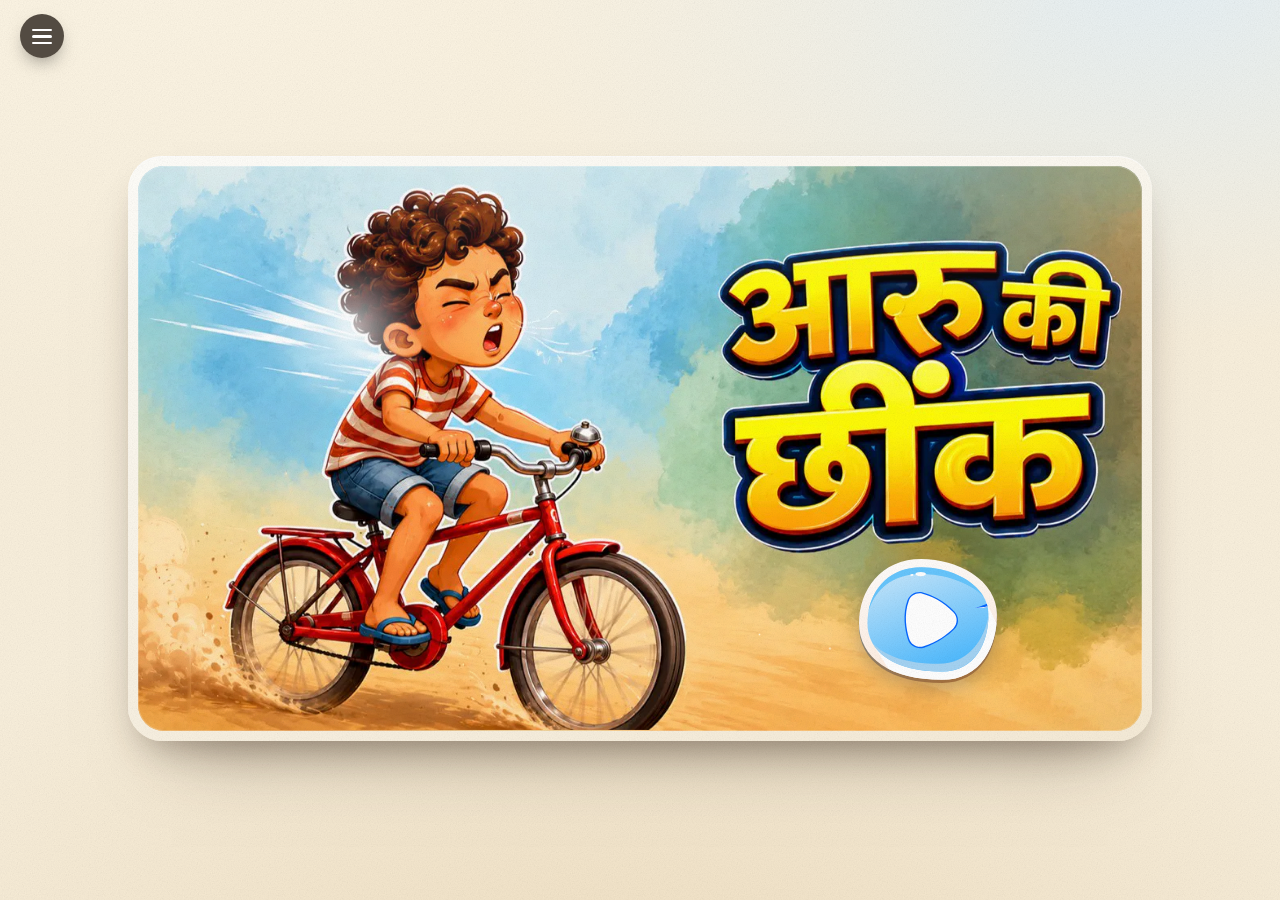
==== commit 7d193a3f: "convert the the images and video in web p or web m" ====
--- a/index.html
+++ b/index.html
@@ -31,7 +31,7 @@
 <!-- bump ?v= after editing so a plain refresh never serves a cached copy -->
 <link rel="stylesheet" href="style.css?v=75" />
 <!-- the picture the book opens on, so it is on screen as early as possible -->
-<link rel="preload" as="image" href="assets/images/page-01.jpg" />
+<link rel="preload" as="image" href="assets/images/page-01.webp" />
 </head>
 
 <body>
@@ -137,7 +137,7 @@
             <!-- two stacked slots let one page turn away while the next arrives.
                  The story text lives inside the slot so it turns with its picture. -->
             <div class="slot is-active" data-slot="0">
-              <img class="slot__art" draggable="false" alt="" src="assets/images/page-01.jpg"
+              <img class="slot__art" draggable="false" alt="" src="assets/images/page-01.webp"
                    fetchpriority="high" decoding="async" />
               <!-- cut-out layers, used by the cover only: Aaru rides in, then
                    the title pops. At rest they recompose the original exactly. -->
@@ -195,7 +195,7 @@
                whatever the reader is waiting to be told to press: the play
                button on the title page, the forward arrow once a page has
                finished. It goes the moment they touch anything. -->
-          <img class="handhint" id="handHint" draggable="false" src="assets/icons/hand-tap.png"
+          <img class="handhint" id="handHint" draggable="false" src="assets/icons/hand-tap.webp"
                alt="" aria-hidden="true" />
         </div>
 
@@ -263,6 +263,6 @@
   </button>
   <div class="sr-only" id="liveHint" aria-live="polite"></div>
 
-  <script src="script.js?v=102" defer></script>
+  <script src="script.js?v=109" defer></script>
 </body>
 </html>
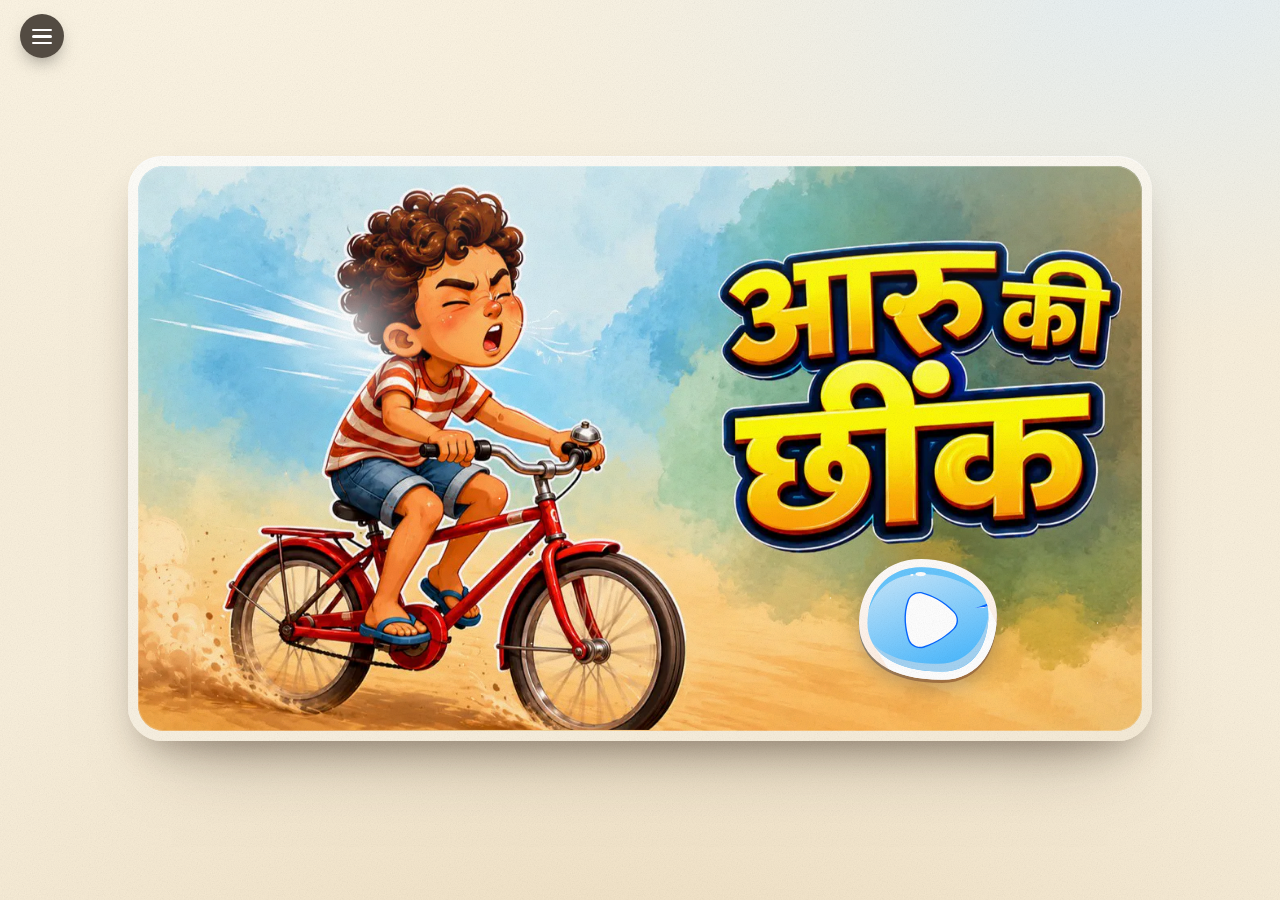
==== commit c9b1d672: "video change" ====
--- a/index.html
+++ b/index.html
@@ -263,6 +263,6 @@
   </button>
   <div class="sr-only" id="liveHint" aria-live="polite"></div>
 
-  <script src="script.js?v=109" defer></script>
+  <script src="script.js?v=111" defer></script>
 </body>
 </html>
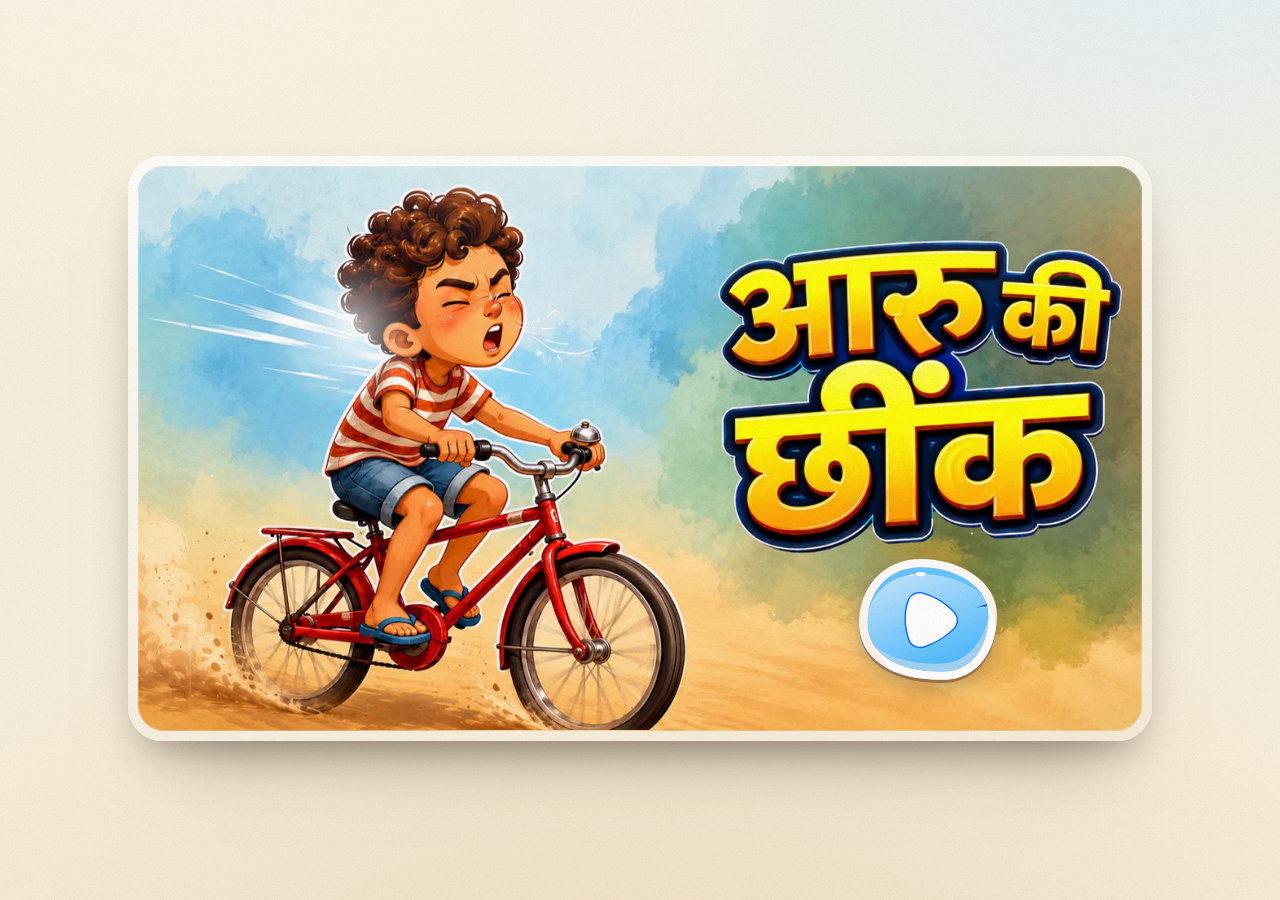
==== commit edb2a90a: "resize fixed" ====
--- a/index.html
+++ b/index.html
@@ -29,7 +29,7 @@
 
 <link rel="icon" href="assets/icons/favicon.svg" type="image/svg+xml" />
 <!-- bump ?v= after editing so a plain refresh never serves a cached copy -->
-<link rel="stylesheet" href="style.css?v=75" />
+<link rel="stylesheet" href="style.css?v=76" />
 <!-- the picture the book opens on, so it is on screen as early as possible -->
 <link rel="preload" as="image" href="assets/images/page-01.webp" />
 </head>
@@ -209,43 +209,6 @@
 
   </div>
 
-  <!-- Jump to a page. The button lives outside the book so it is reachable
-       from every page, and the panel is filled by the script from the same
-       page list the book itself reads, so the two can never disagree. -->
-  <button class="jumpbtn" id="jumpBtn" type="button"
-          aria-label="पन्ने चुनो" aria-expanded="false" aria-controls="jumpPanel">
-    <span class="jumpbtn__bars" aria-hidden="true"><i></i><i></i><i></i></span>
-  </button>
-
-  <div class="jumpveil" id="jumpVeil" hidden></div>
-
-  <nav class="jump" id="jumpPanel" aria-labelledby="jumpTitle" hidden>
-    <h2 class="jump__title" id="jumpTitle">पन्ने चुनो</h2>
-
-    <!-- skip: go on now, without waiting for the page to be read out -->
-    <button class="jump__skip" id="jumpSkip" type="button"
-            aria-label="पढ़े जाने का इंतजार किे बिना अगला पन्ना">
-      <span class="jump__skip-ico" aria-hidden="true"><i></i><i></i></span>
-      आगे बढ़ो
-    </button>
-
-    <ul class="jump__grid" id="jumpGrid"></ul>
-
-    <!-- The way into the game, for a child who does not want to read to the end
-         of the story first. The film hands over by itself when it finishes
-         (see Finale.openGame); this is the same door, opened early.
-
-         It is below the pictures, not beside "आगे बढ़ो" at the top, because it
-         is the one thing in this panel that leaves the story rather than moving
-         about inside it — and it should not be the first thing a thumb finds. -->
-    <div class="jump__foot">
-      <button class="jump__game" id="jumpGame" type="button"
-              aria-label="कहानी छोड़कर खेल शुरू करो">
-        <span class="jump__game-ico" aria-hidden="true"></span>
-        खेल खेलो
-      </button>
-    </div>
-  </nav>
 
 
   <!-- The paper transition. Sheets are built into this by the script when a
@@ -263,6 +226,6 @@
   </button>
   <div class="sr-only" id="liveHint" aria-live="polite"></div>
 
-  <script src="script.js?v=111" defer></script>
+  <script src="script.js?v=112" defer></script>
 </body>
 </html>
--- a/style.css
+++ b/style.css
@@ -1108,185 +1108,6 @@
   100% { transform: scale(1.55) translate3d(12%, -14%, 0); opacity: 0; }
 }
 
-/* ── 7b. Jump menu ───────────────────────────────────────────────────────────
-   A way past the current page and a way back to any other. Two things live in
-   it: skip, which goes on now without waiting for the page to be read out,
-   and a grid of the pages themselves.
-
-   The grid is pictures rather than page numbers because the reader this book
-   is for cannot necessarily read one — but can recognise a red bicycle. It is
-   built from the same page list the book reads, so it can never offer a page
-   that does not exist.
-   ------------------------------------------------------------------------- */
-.jumpbtn {
-  position: fixed; z-index: 30;
-  top: clamp(10px, 1.6vh, 20px); left: clamp(10px, 1.6vw, 22px);
-  display: grid; place-items: center;
-  width: 44px; height: 44px;
-  border: 0; border-radius: 50%;
-  /* the same warm dark as the exit button: these two belong to the app
-     rather than to the story */
-  background: rgba(26, 18, 12, .74);
-  backdrop-filter: blur(6px); -webkit-backdrop-filter: blur(6px);
-  color: #fff; cursor: pointer;
-  box-shadow: 0 8px 20px -8px rgba(0, 0, 0, .6);
-  transition: transform .22s ease, background-color .22s ease;
-}
-.jumpbtn:hover  { background: rgba(26, 18, 12, .88); }
-.jumpbtn:active { transform: scale(.94); }
-
-.jumpbtn__bars { display: grid; gap: 4px; width: 20px; }
-.jumpbtn__bars i {
-  display: block; height: 2.4px; border-radius: 2px;
-  background: currentColor;
-  transition: transform .26s var(--turn-ease), opacity .2s ease;
-}
-/* open, the bars become a cross, so one button says both things */
-.jumpbtn[aria-expanded="true"] .jumpbtn__bars i:nth-child(1) { transform: translateY(6.4px) rotate(45deg); }
-.jumpbtn[aria-expanded="true"] .jumpbtn__bars i:nth-child(2) { opacity: 0; }
-.jumpbtn[aria-expanded="true"] .jumpbtn__bars i:nth-child(3) { transform: translateY(-6.4px) rotate(-45deg); }
-
-/* the veil dims the story, so the panel reads as a step out of it, and is
-   what a tap outside the panel lands on */
-.jumpveil {
-  position: fixed; inset: 0; z-index: 28;
-  background: rgba(28, 18, 10, .5);
-  backdrop-filter: blur(3px); -webkit-backdrop-filter: blur(3px);
-  opacity: 0; transition: opacity .28s ease;
-}
-.jumpveil.is-open { opacity: 1; }
-
-.jump {
-  position: fixed; z-index: 29;
-  inset: clamp(8px, 2vh, 26px);
-  margin: auto;
-  width: min(96vw, 920px); max-height: min(86svh, 760px);
-  overflow-y: auto; overscroll-behavior: contain;
-  /* one source for the inset, so the sticky foot below can bleed out to
-     the panel edges by exactly as much as this pushes in */
-  --jump-pad: clamp(14px, 2.2vw, 26px);
-  padding: var(--jump-pad);
-  border-radius: clamp(18px, 2vw, 28px);
-  background: linear-gradient(168deg, #fffdf6, #f6ecd8);
-  box-shadow: 0 30px 70px -24px rgba(40, 26, 14, .6);
-  opacity: 0; transform: translateY(10px) scale(.985);
-  transition: opacity .28s ease, transform .3s var(--turn-ease);
-}
-.jump.is-open { opacity: 1; transform: none; }
-
-.jump__title {
-  margin: 0 0 clamp(10px, 1.4vw, 14px);
-  font-size: clamp(1.1rem, 2.4vw, 1.5rem); font-weight: 800;
-  color: var(--ink);
-}
-
-/* skip: the way on without waiting */
-.jump__skip {
-  display: inline-flex; align-items: center; gap: 10px;
-  margin: 0 0 clamp(12px, 1.6vw, 18px);
-  padding: .55em 1.1em;
-  border: 0; border-radius: 999px;
-  background: var(--terracotta); color: #fff;
-  font-size: clamp(.95rem, 1.9vw, 1.15rem); font-weight: 700;
-  cursor: pointer;
-  box-shadow: 0 10px 20px -10px rgba(164, 62, 40, .9);
-  transition: transform .2s var(--turn-ease), background-color .2s ease, opacity .2s ease;
-}
-.jump__skip:hover  { background: #a8402a; }
-.jump__skip:active { transform: scale(.96); }
-.jump__skip:disabled { opacity: .4; cursor: default; box-shadow: none; }
-
-/* two chevrons, the usual sign for "go on" */
-.jump__skip-ico { display: flex; gap: 2px; }
-.jump__skip-ico i {
-  width: 7px; height: 7px;
-  border-top: 2.4px solid currentColor; border-right: 2.4px solid currentColor;
-  transform: rotate(45deg);
-}
-
-
-/* The way into the game. Deliberately not the terracotta of "आगे बढ़ो": that
-   one moves you along inside the story and this one leaves it, so it reads as a
-   different kind of thing. Teal, and set apart from the pictures by a rule. */
-/* THE FOOT OF THE PANEL, and the reason it is sticky rather than simply last.
-   With thirteen pictures in the grid the panel scrolls on a short window —
-   measured at 1262x624: 755px of content in a 537px box — and a button sitting
-   after the grid was 185px below the fold. A way out of the story that has to
-   be scrolled for is not a way out a child will find, so it stays on screen
-   whatever the grid is doing.
-
-   The negative margins undo the panel's own padding so the band reaches the
-   panel's edges, and `bottom` cancels the padding again so it sits flush on
-   them. The gradient is there because the tiles scroll underneath it. */
-.jump__foot {
-  position: sticky;
-  bottom: calc(-1 * var(--jump-pad));
-  margin: clamp(14px, 1.8vw, 20px) calc(-1 * var(--jump-pad)) calc(-1 * var(--jump-pad));
-  padding: clamp(9px, 1.2vw, 13px) var(--jump-pad) var(--jump-pad);
-  background: linear-gradient(to top, #f6ecd8 58%, rgba(246, 236, 216, 0));
-  border-top: 1px solid var(--ink-faint);
-}
-
-.jump__game {
-  display: inline-flex; align-items: center; gap: 10px;
-  margin: 0;
-  padding: .55em 1.15em;
-  border: 0; border-radius: 999px;
-  background: var(--teal); color: #fff;
-  font-size: clamp(.95rem, 1.9vw, 1.15rem); font-weight: 700;
-  cursor: pointer;
-  box-shadow: 0 10px 20px -10px rgba(45, 104, 101, .9);
-  transition: transform .2s var(--turn-ease), background-color .2s ease, opacity .2s ease;
-}
-.jump__game:hover  { background: #32726e; }
-.jump__game:active { transform: scale(.96); }
-.jump__game:disabled { opacity: .4; cursor: default; box-shadow: none; }
-
-/* a single chevron: one step, out of here */
-.jump__game-ico {
-  width: 8px; height: 8px; flex: none;
-  border-top: 2.4px solid currentColor; border-right: 2.4px solid currentColor;
-  transform: rotate(45deg);
-}
-
-
-.jump__grid {
-  display: grid; gap: clamp(8px, 1.4vw, 16px);
-  grid-template-columns: repeat(auto-fill, minmax(clamp(120px, 15vw, 190px), 1fr));
-  margin: 0; padding: 0; list-style: none;
-}
-
-.jump__item { position: relative; }
-
-.jump__pick {
-  display: block; width: 100%; padding: 0;
-  border: 3px solid transparent; border-radius: 14px;
-  background: #e8dcc2; cursor: pointer;
-  overflow: hidden;
-  box-shadow: 0 8px 18px -12px rgba(40, 26, 14, .7);
-  transition: transform .2s var(--turn-ease), border-color .2s ease, box-shadow .2s ease;
-}
-.jump__pick img {
-  width: 100%; aspect-ratio: 1600 / 900;
-  object-fit: cover; display: block;
-}
-.jump__pick:hover, .jump__pick:focus-visible {
-  transform: translateY(-3px) scale(1.02);
-  border-color: rgba(58, 123, 213, .85);
-  box-shadow: 0 14px 24px -14px rgba(40, 26, 14, .8);
-}
-.jump__pick[aria-current="page"] { border-color: var(--terracotta); }
-
-/* the page's number, so a grown-up can find one by number too */
-.jump__no {
-  position: absolute; top: 8px; left: 8px;
-  min-width: 26px; padding: 2px 7px;
-  border-radius: 999px;
-  background: rgba(26, 18, 12, .8); color: #fff;
-  font-size: .82rem; font-weight: 700; text-align: center;
-  pointer-events: none;
-}
-
 /* ── 7c. The ending: shutters, then the film ────────────────────────────────
    t1.svg is one wooden board cut into a top and a bottom panel. This is that,
    as two elements that can move: they wait off-screen, slide in to meet in the
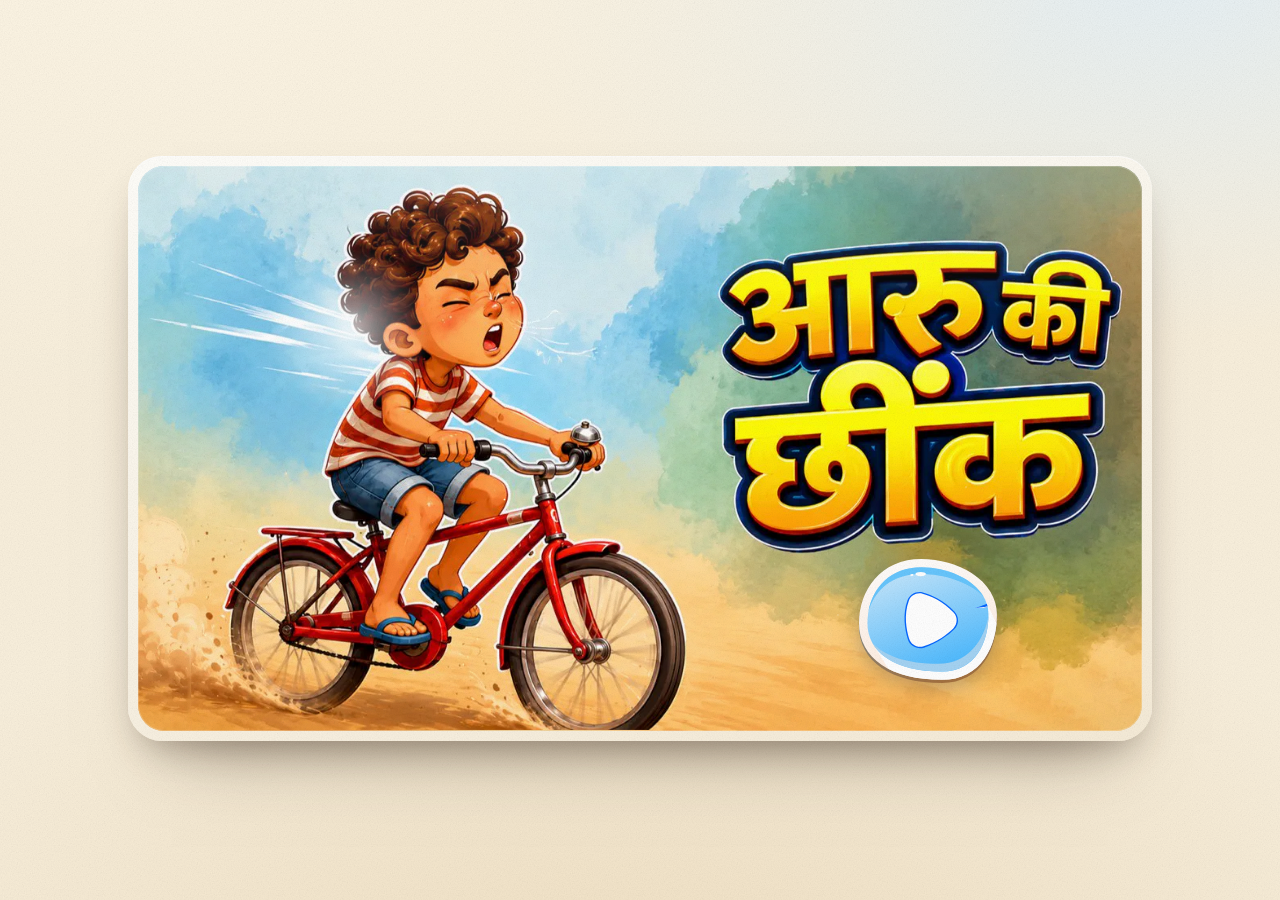
==== commit c5137d22: "combine the file" ====
--- a/index.html
+++ b/index.html
@@ -29,7 +29,7 @@
 
 <link rel="icon" href="assets/icons/favicon.svg" type="image/svg+xml" />
 <!-- bump ?v= after editing so a plain refresh never serves a cached copy -->
-<link rel="stylesheet" href="style.css?v=76" />
+<link rel="stylesheet" href="style.css?v=78" />
 <!-- the picture the book opens on, so it is on screen as early as possible -->
 <link rel="preload" as="image" href="assets/images/page-01.webp" />
 </head>
@@ -226,6 +226,33 @@
   </button>
   <div class="sr-only" id="liveHint" aria-live="polite"></div>
 
-  <script src="script.js?v=112" defer></script>
+  <!-- ── The board, in this page ──────────────────────────────────────────
+       The game arrives HERE rather than at its own address. The story used to
+       navigate to game/game.html and the URL changed under the child; now the
+       board is loaded into this frame instead, so the whole thing — cover,
+       story, film, game — lives at one address from beginning to end. Nothing
+       is ever "left".
+
+       IT IS A FRAME AND NOT A MERGE, and the reason is measurable rather than
+       cautious: the two halves both define `.slot` and `.stage`, and both set
+       --ink and --px. The book's `.slot` is a page of the picture book; the
+       game's is a card slot on the board. Poured into one document the book's
+       rules would restyle the board, and the only fix would be renaming things
+       in a game that is meant to stay exactly as it was written. A frame gives
+       the board its own document, so her CSS and her script own it completely
+       and neither half can reach into the other.
+
+       src is left empty on purpose. A frame with a source fetches it on page
+       load; this one is filled at the moment the film ends, so the game's
+       megabyte of script and art costs the story's opening nothing. See
+       Finale.openGame.
+
+       allow="autoplay" passes this page's own permission down. The child has
+       pressed Play by the time the board arrives, so the tab already carries
+       the gesture a browser wants before it lets sound start unasked. -->
+  <iframe class="gameframe" id="gameFrame" title="आरु की छींक — खेल"
+          allow="autoplay; fullscreen" hidden></iframe>
+
+  <script src="script.js?v=116" defer></script>
 </body>
 </html>
--- a/style.css
+++ b/style.css
@@ -1523,3 +1523,44 @@
    To bring the words back, delete this block.
    ------------------------------------------------------------------------- */
 .scene__text, .caption { display: none; }
+
+/* ── 11. The board, in this page ─────────────────────────────────────────────
+   The game is loaded into a frame rather than navigated to, so the address
+   never changes and the child is never taken off the page they started on.
+   See the note beside #gameFrame in index.html for why it is a frame and not
+   a merge — the short of it is that both halves define .slot and .stage.
+
+   It covers everything when it arrives: fixed to the viewport rather than laid
+   out in the flow, so no part of the book can show around its edge on a screen
+   of any shape. The background matches the game's own paper so the first frame
+   of it has nothing to fade up from.
+
+   The book underneath is hidden outright when this is shown — not just covered
+   — which takes its animations off the compositor and its buttons out of the
+   tab order. Nothing behind is still running while a child plays.
+   ------------------------------------------------------------------------- */
+.gameframe {
+  position: fixed; inset: 0; z-index: 100;
+  width: 100%; height: 100%;
+  border: 0;
+  background: #f3dcc0;
+}
+
+/* AND IT STAYS GONE UNTIL IT IS ASKED FOR.
+
+   The rule above used to carry `display: block`, and that one word blanked the
+   whole book: an author rule outranks the browser's own `[hidden] {display:none}`,
+   so the `hidden` attribute on the element stopped meaning anything and an
+   empty frame sat over everything from the moment the page loaded, painting
+   its own background colour across the screen. The book was underneath the
+   entire time.
+
+   So `display` is not set in the rule above at all — `position: fixed`
+   blockifies the element anyway, which is the only reason it was there — and
+   this is the guard that makes `hidden` mean hidden. */
+.gameframe[hidden] { display: none; }
+
+/* the book steps aside completely once the board is up */
+.is-gaming .app,
+.is-gaming .grain,
+.is-gaming .paper { display: none; }
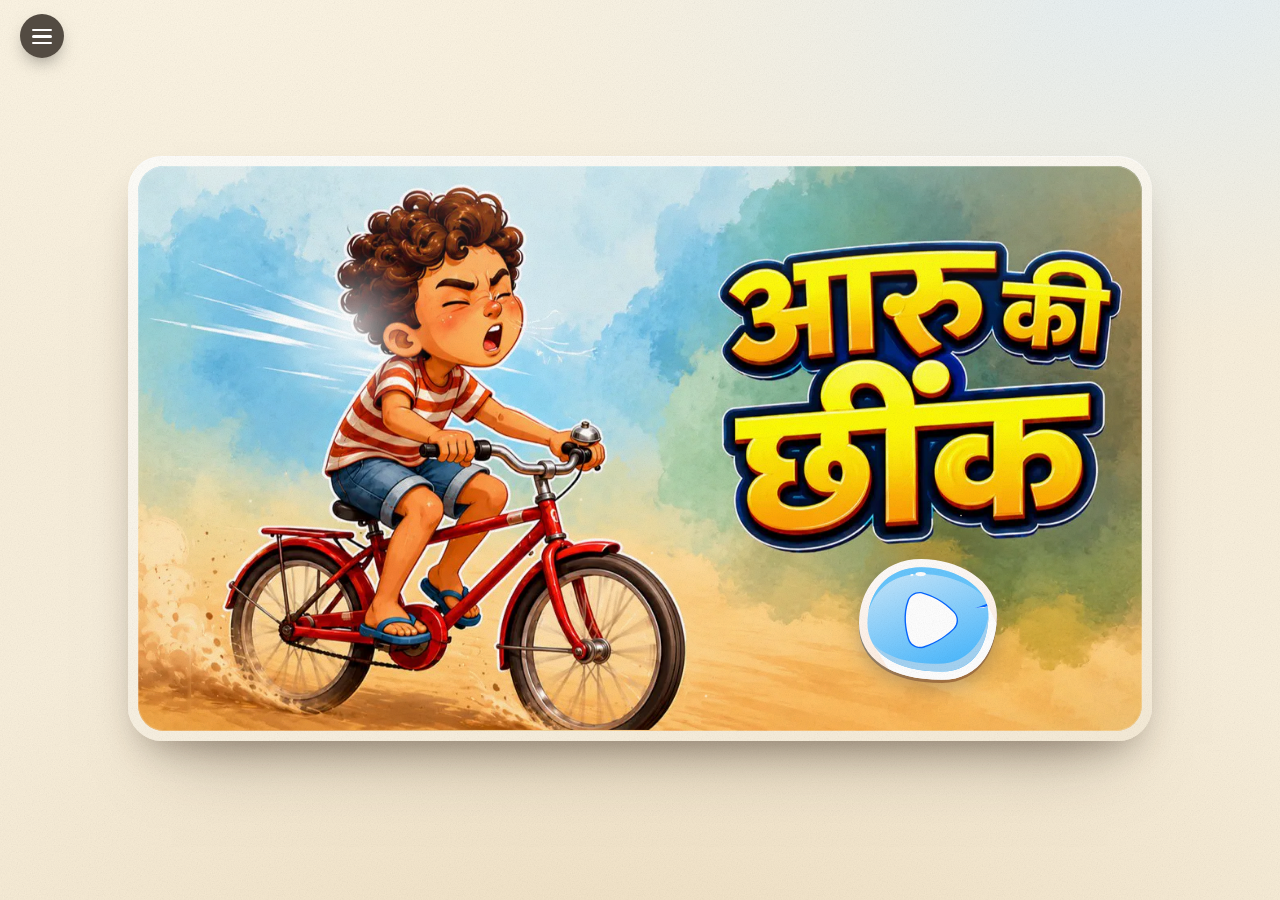
==== commit bddeaa69: "game fixed" ====
--- a/index.html
+++ b/index.html
@@ -29,7 +29,7 @@
 
 <link rel="icon" href="assets/icons/favicon.svg" type="image/svg+xml" />
 <!-- bump ?v= after editing so a plain refresh never serves a cached copy -->
-<link rel="stylesheet" href="style.css?v=78" />
+<link rel="stylesheet" href="style.css?v=85" />
 <!-- the picture the book opens on, so it is on screen as early as possible -->
 <link rel="preload" as="image" href="assets/images/page-01.webp" />
 </head>
@@ -226,6 +226,55 @@
   </button>
   <div class="sr-only" id="liveHint" aria-live="polite"></div>
 
+  <!-- ── The menu ─────────────────────────────────────────────────────────
+       Two ways out of the page you are on, and no way to any other. It held a
+       grid of every page as a thumbnail once; that is gone, because picking a
+       page out of a list is a grown-up's idea of navigation and the arrows
+       already do it one page at a time, which is the pace the story is read
+       at. What is left is the two things the arrows cannot do.
+
+       The button lives outside the book so it is reachable from every page. -->
+  <button class="jumpbtn" id="jumpBtn" type="button"
+          aria-label="मेन्यू" aria-expanded="false" aria-controls="jumpPanel">
+    <span class="jumpbtn__bars" aria-hidden="true"><i></i><i></i><i></i></span>
+  </button>
+
+  <div class="jumpveil" id="jumpVeil" hidden></div>
+
+  <nav class="jump" id="jumpPanel" aria-labelledby="jumpTitle" hidden>
+    <h2 class="jump__title" id="jumpTitle">क्या करें?</h2>
+
+    <!-- skip: go on now, without waiting for the page to be read out -->
+    <button class="jump__skip" id="jumpSkip" type="button"
+            aria-label="पढ़े जाने का इंतजार किए बिना अगला पन्ना">
+      <span class="jump__skip-ico" aria-hidden="true"><i></i><i></i></span>
+      आगे बढ़ो
+    </button>
+
+    <!-- Every page, as a picture. The grid is pictures rather than page numbers
+         because the reader this book is for cannot necessarily read a number —
+         but can recognise a red bicycle. It is filled by the script from the
+         same page list the book itself reads, so the two can never disagree. -->
+    <ul class="jump__grid" id="jumpGrid"></ul>
+
+    <!-- The way into the game, for a child who does not want to sit through
+         the story and the film first. The film hands over by itself when it
+         ends (see Finale.openGame); this is the same door, opened early — and
+         the same door literally, since it calls that very function, so the
+         board arrives under the paper exactly as it does at the proper ending.
+
+         It stays at the foot, below the skip, because it is the one thing here
+         that leaves the story rather than moving about inside it, and it should
+         not be the first thing a thumb finds. -->
+    <div class="jump__foot">
+      <button class="jump__game" id="jumpGame" type="button"
+              aria-label="कहानी छोड़कर खेल शुरू करो">
+        <span class="jump__game-ico" aria-hidden="true"></span>
+        खेल खेलो
+      </button>
+    </div>
+  </nav>
+
   <!-- ── The board, in this page ──────────────────────────────────────────
        The game arrives HERE rather than at its own address. The story used to
        navigate to game/game.html and the URL changed under the child; now the
@@ -253,6 +302,6 @@
   <iframe class="gameframe" id="gameFrame" title="आरु की छींक — खेल"
           allow="autoplay; fullscreen" hidden></iframe>
 
-  <script src="script.js?v=116" defer></script>
+  <script src="script.js?v=122" defer></script>
 </body>
 </html>
--- a/style.css
+++ b/style.css
@@ -271,7 +271,13 @@
      parent, because two things need them: the button itself and the idle hand
      that points at it. cqw is 1% of the picture's width, so the button keeps
      its proportion to the artwork at every screen size. */
-  --start: clamp(84px, 12cqw, 168px);
+  /* The floor is a tap target, not a look: 12cqw would draw a 37px button on a
+     320px phone, under the 44px a small finger needs. It was 84px, which is
+     what froze the button for every picture narrower than 700px — on a phone
+     it swelled to 27% of the artwork against 10.5% on a desktop. At 48px the
+     proportion now holds all the way down to a 400px picture, and below that
+     the button stops shrinking rather than becoming untappable. */
+  --start: clamp(48px, 12cqw, 168px);
   /* THE BUTTON SITS UNDER THE TITLE, which is what this number is for. It is
      the gap from the picture's right edge, so bigger moves the button left.
 
@@ -287,7 +293,9 @@
   --start-bottom: 10.5%;  /* still clear enough for the hand to tap from below */
 
   /* how far the hand is, and how big */
-  --hand: clamp(46px, 6.6cqw, 96px);
+  /* the hand is decorative, so its floors are simply --start’s scaled by the
+     same ratio the cqw terms have — it has to keep pointing at the button */
+  --hand: clamp(26px, 6.6cqw, 96px);
   border-radius: var(--r-mat);
   background: linear-gradient(168deg, #fffefa, #f6ecd8);
   box-shadow: var(--sh-book);
@@ -825,7 +833,7 @@
    under it: a hand over the middle of the button hides the one thing the
    button has to say. */
 .handhint[data-at="start"] {
-  --hand: clamp(40px, 5.6cqw, 84px);
+  --hand: clamp(22px, 5.6cqw, 84px);
   right: calc(var(--start-right) + (var(--start) - var(--hand)) * .5 - var(--hand) * .12);
   bottom: calc(var(--start-bottom) - var(--hand) * .95);
 }
@@ -1377,24 +1385,26 @@
 /* tablet — the artwork gives up a little size, the buttons stay outside it */
 @media (max-width: 1100px) {
   :root {
-    --turn-ms: 720ms; --vfit: 150px;
+    --turn-ms: 720ms;
     --nav: clamp(58px, 7vw, 72px); --nav-gap: clamp(12px, 1.8vw, 22px);
   }
   /* play mode keeps its tighter gutters here too */
-  .is-play { --vfit: 96px; --nav: clamp(52px, 4.4vw, 66px); --nav-gap: clamp(8px, 1vw, 16px); }
+  .is-play { --nav: clamp(52px, 4.4vw, 66px); --nav-gap: clamp(8px, 1vw, 16px); }
   .book { width: min(100%, 880px, calc((100svh - var(--vfit)) * 16 / 9)); }
 }
 
-/* phones — too narrow for a column of text beside the art, so the words move
-   under the picture, and the buttons onto its lower corners for thumb reach */
+/* phones — the buttons move onto the picture's lower corners for thumb reach.
+   No bar above the art and no words below it, so --vfit is the page padding
+   and nothing else — see the note at :root. */
 @media (max-width: 760px) {
-  :root { --nav: 60px; --r-mat: 26px; --r-frame: 20px; --vfit: 234px; }
+  /* .app padding here is 12px top, 16px bottom; +12px headroom, as at :root */
+  :root { --nav: 60px; --r-mat: 26px; --r-frame: 20px; --vfit: calc(12px + 16px + 12px); }
 
   .scene__text { display: none; }
   .caption { display: block; }
 
   .app { padding: 12px 12px 16px; gap: 10px; }
-  .stage { padding-inline: 0; align-items: flex-start; padding-top: clamp(6px, 4vh, 40px); }
+  .stage { padding-inline: 0; }
   .frame__vignette { --scrim: rgba(34, 21, 10, .34); }
 
   .brand__badge { width: 36px; height: 36px; border-radius: 12px; }
@@ -1406,9 +1416,8 @@
   .playbtn { padding: 6px; gap: 0; }
 
   /* the top bar is gone in play mode, so the picture claims that height */
-  .is-play { --vfit: 176px; --nav: 56px; }
+  .is-play { --vfit: calc(2 * 10px + 12px); --nav: 56px; }
   .is-play .app { padding: 10px; }
-  .is-play .stage { align-items: center; padding-top: 0; }
 
   :root { --nav-inset: clamp(10px, 3vw, 18px); }   /* arrows come inside the picture */
   .navbtn {
@@ -1440,8 +1449,7 @@
    anything positioned against it (the arrows, the Play button) landed outside
    the picture. It is width-driven like every other breakpoint now. */
 @media (max-height: 560px) and (orientation: landscape) and (min-width: 780px) {
-  :root { --nav: 50px; --nav-gap: 10px; --vfit: 92px; }
-  .is-play { --vfit: 44px; }
+  :root { --nav: 50px; --nav-gap: 10px; --vfit: calc(8px + 10px + 12px); }
 
   .app { gap: 6px; padding: 8px 12px 10px; }
   .topbar { gap: 6px; }
@@ -1451,7 +1459,7 @@
 /* short AND narrow landscape — the words sit under the picture here, so keep
    them compact and let them scroll in place rather than push the art away */
 @media (max-height: 560px) and (orientation: landscape) and (max-width: 779px) {
-  :root { --nav: 46px; --vfit: 174px; }
+  :root { --nav: 46px; --vfit: calc(8px + 10px + 12px); }
   .app { gap: 6px; padding: 8px 12px 10px; }
   .topbar { gap: 6px; }
   .stage { align-items: center; padding-top: 0; }
@@ -1539,8 +1547,24 @@
    — which takes its animations off the compositor and its buttons out of the
    tab order. Nothing behind is still running while a child plays.
    ------------------------------------------------------------------------- */
+/* UNDER THE PAPER, WHICH IS THE WHOLE POINT OF THE NUMBER. The sheets are at
+   z 20 and this is at 15, so the board sits below them exactly as the film
+   does — it is put in place while the screen is covered, and the sheets
+   drifting away are what uncover it. That is what makes the changeover into
+   the game the same transition as the changeover into the film, rather than a
+   transition followed by a swap.
+
+   It was z 100 once, above the paper, and that was wrong twice over: the board
+   drew over the sheets so the whole exit happened behind it unseen, and the fix
+   for that — veiling the board until the last sheet had gone — meant the exit
+   uncovered the film's final frame and the game arrived after it as a separate
+   event. Below the paper, neither problem exists.
+
+   The book's own controls sit at z 28-30 and would draw on top of a frame down
+   here. They are taken away by .is-gaming at the same moment the board goes in,
+   which is why that class is added while the screen is still covered. */
 .gameframe {
-  position: fixed; inset: 0; z-index: 100;
+  position: fixed; inset: 0; z-index: 15;
   width: 100%; height: 100%;
   border: 0;
   background: #f3dcc0;
@@ -1560,7 +1584,214 @@
    this is the guard that makes `hidden` mean hidden. */
 .gameframe[hidden] { display: none; }
 
+
 /* the book steps aside completely once the board is up */
+/* THE PAPER IS NOT IN THIS LIST, and must not be. .is-gaming is added while
+   the sheets are still covering the screen — that is when the board goes in
+   underneath them — so hiding .paper here would make the whole flight vanish
+   mid-transition. Paper clears its own sheets when it finishes; there is
+   nothing left to hide. */
 .is-gaming .app,
-.is-gaming .grain,
-.is-gaming .paper { display: none; }
+.is-gaming .grain { display: none; }
+
+/* ── 12. The menu ────────────────────────────────────────────────────────────
+   Two ways out of the page you are on. It carried a grid of every page as a
+   thumbnail once and no longer does: picking a page out of a list is a
+   grown-up's idea of navigation, and the arrows already move one page at a
+   time, which is the pace a story is read at. What is left is the two things
+   the arrows cannot do — go on now without waiting to be read to, and leave
+   for the game.
+
+   Everything below is as it was before the grid went, minus the rules that
+   drew it.
+   ------------------------------------------------------------------------- */
+/* ── 7b. Jump menu ───────────────────────────────────────────────────────────
+   A way past the current page and a way back to any other. Two things live in
+   it: skip, which goes on now without waiting for the page to be read out,
+   and a grid of the pages themselves.
+
+   The grid is pictures rather than page numbers because the reader this book
+   is for cannot necessarily read one — but can recognise a red bicycle. It is
+   built from the same page list the book reads, so it can never offer a page
+   that does not exist.
+   ------------------------------------------------------------------------- */
+.jumpbtn {
+  position: fixed; z-index: 30;
+  top: clamp(10px, 1.6vh, 20px); left: clamp(10px, 1.6vw, 22px);
+  display: grid; place-items: center;
+  width: 44px; height: 44px;
+  border: 0; border-radius: 50%;
+  /* the same warm dark as the exit button: these two belong to the app
+     rather than to the story */
+  background: rgba(26, 18, 12, .74);
+  backdrop-filter: blur(6px); -webkit-backdrop-filter: blur(6px);
+  color: #fff; cursor: pointer;
+  box-shadow: 0 8px 20px -8px rgba(0, 0, 0, .6);
+  transition: transform .22s ease, background-color .22s ease;
+}
+.jumpbtn:hover  { background: rgba(26, 18, 12, .88); }
+.jumpbtn:active { transform: scale(.94); }
+
+.jumpbtn__bars { display: grid; gap: 4px; width: 20px; }
+.jumpbtn__bars i {
+  display: block; height: 2.4px; border-radius: 2px;
+  background: currentColor;
+  transition: transform .26s var(--turn-ease), opacity .2s ease;
+}
+/* open, the bars become a cross, so one button says both things */
+.jumpbtn[aria-expanded="true"] .jumpbtn__bars i:nth-child(1) { transform: translateY(6.4px) rotate(45deg); }
+.jumpbtn[aria-expanded="true"] .jumpbtn__bars i:nth-child(2) { opacity: 0; }
+.jumpbtn[aria-expanded="true"] .jumpbtn__bars i:nth-child(3) { transform: translateY(-6.4px) rotate(-45deg); }
+
+/* the veil dims the story, so the panel reads as a step out of it, and is
+   what a tap outside the panel lands on */
+.jumpveil {
+  position: fixed; inset: 0; z-index: 28;
+  background: rgba(28, 18, 10, .5);
+  backdrop-filter: blur(3px); -webkit-backdrop-filter: blur(3px);
+  opacity: 0; transition: opacity .28s ease;
+}
+.jumpveil.is-open { opacity: 1; }
+
+.jump {
+  position: fixed; z-index: 29;
+  inset: clamp(8px, 2vh, 26px);
+  margin: auto;
+  width: min(96vw, 920px); max-height: min(86svh, 760px);
+  overflow-y: auto; overscroll-behavior: contain;
+  /* one source for the inset, so the sticky foot below can bleed out to
+     the panel edges by exactly as much as this pushes in */
+  --jump-pad: clamp(14px, 2.2vw, 26px);
+  padding: var(--jump-pad);
+  border-radius: clamp(18px, 2vw, 28px);
+  background: linear-gradient(168deg, #fffdf6, #f6ecd8);
+  box-shadow: 0 30px 70px -24px rgba(40, 26, 14, .6);
+  opacity: 0; transform: translateY(10px) scale(.985);
+  transition: opacity .28s ease, transform .3s var(--turn-ease);
+}
+.jump.is-open { opacity: 1; transform: none; }
+
+.jump__title {
+  margin: 0 0 clamp(10px, 1.4vw, 14px);
+  font-size: clamp(1.1rem, 2.4vw, 1.5rem); font-weight: 800;
+  color: var(--ink);
+}
+
+/* skip: the way on without waiting */
+.jump__skip {
+  display: inline-flex; align-items: center; gap: 10px;
+  margin: 0 0 clamp(12px, 1.6vw, 18px);
+  padding: .55em 1.1em;
+  border: 0; border-radius: 999px;
+  background: var(--terracotta); color: #fff;
+  font-size: clamp(.95rem, 1.9vw, 1.15rem); font-weight: 700;
+  cursor: pointer;
+  box-shadow: 0 10px 20px -10px rgba(164, 62, 40, .9);
+  transition: transform .2s var(--turn-ease), background-color .2s ease, opacity .2s ease;
+}
+.jump__skip:hover  { background: #a8402a; }
+.jump__skip:active { transform: scale(.96); }
+.jump__skip:disabled { opacity: .4; cursor: default; box-shadow: none; }
+
+/* two chevrons, the usual sign for "go on" */
+.jump__skip-ico { display: flex; gap: 2px; }
+.jump__skip-ico i {
+  width: 7px; height: 7px;
+  border-top: 2.4px solid currentColor; border-right: 2.4px solid currentColor;
+  transform: rotate(45deg);
+}
+
+
+/* The way into the game. Deliberately not the terracotta of "आगे बढ़ो": that
+   one moves you along inside the story and this one leaves it, so it reads as a
+   different kind of thing. Teal, and set apart from the pictures by a rule. */
+/* THE FOOT OF THE PANEL, and the reason it is sticky rather than simply last.
+   With thirteen pictures in the grid the panel scrolls on a short window —
+   measured at 1262x624: 755px of content in a 537px box — and a button sitting
+   after the grid was 185px below the fold. A way out of the story that has to
+   be scrolled for is not a way out a child will find, so it stays on screen
+   whatever the grid is doing.
+
+   The negative margins undo the panel's own padding so the band reaches the
+   panel's edges, and `bottom` cancels the padding again so it sits flush on
+   them. The gradient is there because the tiles scroll underneath it. */
+.jump__foot {
+  position: sticky;
+  bottom: calc(-1 * var(--jump-pad));
+  margin: clamp(14px, 1.8vw, 20px) calc(-1 * var(--jump-pad)) calc(-1 * var(--jump-pad));
+  padding: clamp(9px, 1.2vw, 13px) var(--jump-pad) var(--jump-pad);
+  background: linear-gradient(to top, #f6ecd8 58%, rgba(246, 236, 216, 0));
+  border-top: 1px solid var(--ink-faint);
+}
+
+.jump__game {
+  display: inline-flex; align-items: center; gap: 10px;
+  margin: 0;
+  padding: .55em 1.15em;
+  border: 0; border-radius: 999px;
+  background: var(--teal); color: #fff;
+  font-size: clamp(.95rem, 1.9vw, 1.15rem); font-weight: 700;
+  cursor: pointer;
+  box-shadow: 0 10px 20px -10px rgba(45, 104, 101, .9);
+  transition: transform .2s var(--turn-ease), background-color .2s ease, opacity .2s ease;
+}
+.jump__game:hover  { background: #32726e; }
+.jump__game:active { transform: scale(.96); }
+.jump__game:disabled { opacity: .4; cursor: default; box-shadow: none; }
+
+/* a single chevron: one step, out of here */
+.jump__game-ico {
+  width: 8px; height: 8px; flex: none;
+  border-top: 2.4px solid currentColor; border-right: 2.4px solid currentColor;
+  transform: rotate(45deg);
+}
+
+
+
+/* the burger lives outside .app, so it needs saying separately — it sits at
+   z 30 and would otherwise be drawn on top of the board */
+.is-gaming .jumpbtn,
+.is-gaming .jump,
+.is-gaming .jumpveil { display: none; }
+
+/* the grid of pages, restored. Tiles are the full illustrations — there is no
+   smaller copy of each — so they are lazy and fetched only when the panel is
+   first opened, never on page load. They are webp now, which is what makes
+   thirteen of them affordable at all: the set is a third of what it weighed
+   when this grid was first written. */
+.jump__grid {
+  display: grid; gap: clamp(8px, 1.4vw, 16px);
+  grid-template-columns: repeat(auto-fill, minmax(clamp(120px, 15vw, 190px), 1fr));
+  margin: 0; padding: 0; list-style: none;
+}
+
+.jump__item { position: relative; }
+
+.jump__pick {
+  display: block; width: 100%; padding: 0;
+  border: 3px solid transparent; border-radius: 14px;
+  background: #e8dcc2; cursor: pointer;
+  overflow: hidden;
+  box-shadow: 0 8px 18px -12px rgba(40, 26, 14, .7);
+  transition: transform .2s var(--turn-ease), border-color .2s ease, box-shadow .2s ease;
+}
+.jump__pick img {
+  width: 100%; aspect-ratio: 1600 / 900;
+  object-fit: cover; display: block;
+}
+.jump__pick:hover, .jump__pick:focus-visible {
+  transform: translateY(-3px) scale(1.02);
+  border-color: rgba(58, 123, 213, .85);
+  box-shadow: 0 14px 24px -14px rgba(40, 26, 14, .8);
+}
+.jump__pick[aria-current="page"] { border-color: var(--terracotta); }
+
+/* the page's number, so a grown-up can find one by number too */
+.jump__no {
+  position: absolute; top: 8px; left: 8px;
+  min-width: 26px; padding: 2px 7px;
+  border-radius: 999px;
+  background: rgba(26, 18, 12, .8); color: #fff;
+  font-size: .82rem; font-weight: 700; text-align: center;
+  pointer-events: none;
+}
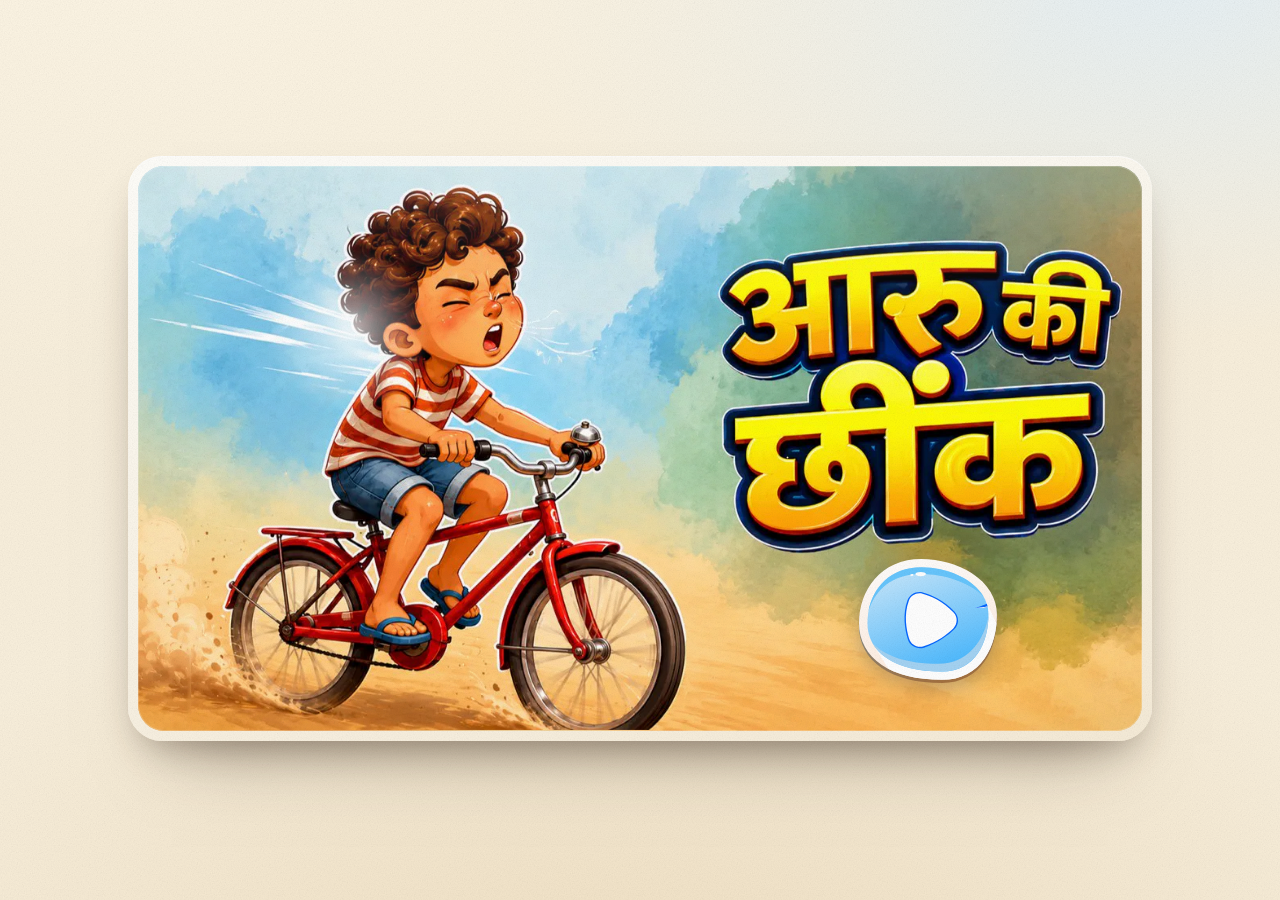
==== commit 8b6d2da2: "menu bar fix" ====
--- a/index.html
+++ b/index.html
@@ -29,7 +29,7 @@
 
 <link rel="icon" href="assets/icons/favicon.svg" type="image/svg+xml" />
 <!-- bump ?v= after editing so a plain refresh never serves a cached copy -->
-<link rel="stylesheet" href="style.css?v=85" />
+<link rel="stylesheet" href="style.css?v=86" />
 <!-- the picture the book opens on, so it is on screen as early as possible -->
 <link rel="preload" as="image" href="assets/images/page-01.webp" />
 </head>
@@ -226,55 +226,6 @@
   </button>
   <div class="sr-only" id="liveHint" aria-live="polite"></div>
 
-  <!-- ── The menu ─────────────────────────────────────────────────────────
-       Two ways out of the page you are on, and no way to any other. It held a
-       grid of every page as a thumbnail once; that is gone, because picking a
-       page out of a list is a grown-up's idea of navigation and the arrows
-       already do it one page at a time, which is the pace the story is read
-       at. What is left is the two things the arrows cannot do.
-
-       The button lives outside the book so it is reachable from every page. -->
-  <button class="jumpbtn" id="jumpBtn" type="button"
-          aria-label="मेन्यू" aria-expanded="false" aria-controls="jumpPanel">
-    <span class="jumpbtn__bars" aria-hidden="true"><i></i><i></i><i></i></span>
-  </button>
-
-  <div class="jumpveil" id="jumpVeil" hidden></div>
-
-  <nav class="jump" id="jumpPanel" aria-labelledby="jumpTitle" hidden>
-    <h2 class="jump__title" id="jumpTitle">क्या करें?</h2>
-
-    <!-- skip: go on now, without waiting for the page to be read out -->
-    <button class="jump__skip" id="jumpSkip" type="button"
-            aria-label="पढ़े जाने का इंतजार किए बिना अगला पन्ना">
-      <span class="jump__skip-ico" aria-hidden="true"><i></i><i></i></span>
-      आगे बढ़ो
-    </button>
-
-    <!-- Every page, as a picture. The grid is pictures rather than page numbers
-         because the reader this book is for cannot necessarily read a number —
-         but can recognise a red bicycle. It is filled by the script from the
-         same page list the book itself reads, so the two can never disagree. -->
-    <ul class="jump__grid" id="jumpGrid"></ul>
-
-    <!-- The way into the game, for a child who does not want to sit through
-         the story and the film first. The film hands over by itself when it
-         ends (see Finale.openGame); this is the same door, opened early — and
-         the same door literally, since it calls that very function, so the
-         board arrives under the paper exactly as it does at the proper ending.
-
-         It stays at the foot, below the skip, because it is the one thing here
-         that leaves the story rather than moving about inside it, and it should
-         not be the first thing a thumb finds. -->
-    <div class="jump__foot">
-      <button class="jump__game" id="jumpGame" type="button"
-              aria-label="कहानी छोड़कर खेल शुरू करो">
-        <span class="jump__game-ico" aria-hidden="true"></span>
-        खेल खेलो
-      </button>
-    </div>
-  </nav>
-
   <!-- ── The board, in this page ──────────────────────────────────────────
        The game arrives HERE rather than at its own address. The story used to
        navigate to game/game.html and the URL changed under the child; now the
@@ -302,6 +253,31 @@
   <iframe class="gameframe" id="gameFrame" title="आरु की छींक — खेल"
           allow="autoplay; fullscreen" hidden></iframe>
 
-  <script src="script.js?v=122" defer></script>
+  <script src="script.js?v=123" defer></script>
+
+  <!-- ── DEV ONLY ─────────────────────────────────────────────────────────
+       A jump-to-any-page menu, so the book can be worked on without being read
+       from the start every time. It is fetched ONLY when the address bar says
+       ?dev=1: without that, nothing here is downloaded, no button appears, and
+       the story and the game are exactly as a reader gets them.
+
+       TO REMOVE IT FOR GOOD: delete this block and the dev/ folder. There is
+       one more piece, a small seam in script.js - the note at the top of
+       dev/dev-menu.js lists it. -->
+  <script>
+    (() => {
+      const q = new URLSearchParams(location.search);
+      if (!q.has("dev") || q.get("dev") === "0") return;
+      /* On DOMContentLoaded, and that is the whole of the ordering. script.js
+         is deferred, deferred scripts run before this event, and a script
+         injected the ordinary way would not wait for them - so this is what
+         guarantees window.StoryDev is there by the time the menu asks. */
+      addEventListener("DOMContentLoaded", () => {
+        const s = document.createElement("script");
+        s.src = "dev/dev-menu.js?v=1";
+        document.head.appendChild(s);
+      });
+    })();
+  </script>
 </body>
 </html>
--- a/style.css
+++ b/style.css
@@ -1594,204 +1594,3 @@
 .is-gaming .app,
 .is-gaming .grain { display: none; }
 
-/* ── 12. The menu ────────────────────────────────────────────────────────────
-   Two ways out of the page you are on. It carried a grid of every page as a
-   thumbnail once and no longer does: picking a page out of a list is a
-   grown-up's idea of navigation, and the arrows already move one page at a
-   time, which is the pace a story is read at. What is left is the two things
-   the arrows cannot do — go on now without waiting to be read to, and leave
-   for the game.
-
-   Everything below is as it was before the grid went, minus the rules that
-   drew it.
-   ------------------------------------------------------------------------- */
-/* ── 7b. Jump menu ───────────────────────────────────────────────────────────
-   A way past the current page and a way back to any other. Two things live in
-   it: skip, which goes on now without waiting for the page to be read out,
-   and a grid of the pages themselves.
-
-   The grid is pictures rather than page numbers because the reader this book
-   is for cannot necessarily read one — but can recognise a red bicycle. It is
-   built from the same page list the book reads, so it can never offer a page
-   that does not exist.
-   ------------------------------------------------------------------------- */
-.jumpbtn {
-  position: fixed; z-index: 30;
-  top: clamp(10px, 1.6vh, 20px); left: clamp(10px, 1.6vw, 22px);
-  display: grid; place-items: center;
-  width: 44px; height: 44px;
-  border: 0; border-radius: 50%;
-  /* the same warm dark as the exit button: these two belong to the app
-     rather than to the story */
-  background: rgba(26, 18, 12, .74);
-  backdrop-filter: blur(6px); -webkit-backdrop-filter: blur(6px);
-  color: #fff; cursor: pointer;
-  box-shadow: 0 8px 20px -8px rgba(0, 0, 0, .6);
-  transition: transform .22s ease, background-color .22s ease;
-}
-.jumpbtn:hover  { background: rgba(26, 18, 12, .88); }
-.jumpbtn:active { transform: scale(.94); }
-
-.jumpbtn__bars { display: grid; gap: 4px; width: 20px; }
-.jumpbtn__bars i {
-  display: block; height: 2.4px; border-radius: 2px;
-  background: currentColor;
-  transition: transform .26s var(--turn-ease), opacity .2s ease;
-}
-/* open, the bars become a cross, so one button says both things */
-.jumpbtn[aria-expanded="true"] .jumpbtn__bars i:nth-child(1) { transform: translateY(6.4px) rotate(45deg); }
-.jumpbtn[aria-expanded="true"] .jumpbtn__bars i:nth-child(2) { opacity: 0; }
-.jumpbtn[aria-expanded="true"] .jumpbtn__bars i:nth-child(3) { transform: translateY(-6.4px) rotate(-45deg); }
-
-/* the veil dims the story, so the panel reads as a step out of it, and is
-   what a tap outside the panel lands on */
-.jumpveil {
-  position: fixed; inset: 0; z-index: 28;
-  background: rgba(28, 18, 10, .5);
-  backdrop-filter: blur(3px); -webkit-backdrop-filter: blur(3px);
-  opacity: 0; transition: opacity .28s ease;
-}
-.jumpveil.is-open { opacity: 1; }
-
-.jump {
-  position: fixed; z-index: 29;
-  inset: clamp(8px, 2vh, 26px);
-  margin: auto;
-  width: min(96vw, 920px); max-height: min(86svh, 760px);
-  overflow-y: auto; overscroll-behavior: contain;
-  /* one source for the inset, so the sticky foot below can bleed out to
-     the panel edges by exactly as much as this pushes in */
-  --jump-pad: clamp(14px, 2.2vw, 26px);
-  padding: var(--jump-pad);
-  border-radius: clamp(18px, 2vw, 28px);
-  background: linear-gradient(168deg, #fffdf6, #f6ecd8);
-  box-shadow: 0 30px 70px -24px rgba(40, 26, 14, .6);
-  opacity: 0; transform: translateY(10px) scale(.985);
-  transition: opacity .28s ease, transform .3s var(--turn-ease);
-}
-.jump.is-open { opacity: 1; transform: none; }
-
-.jump__title {
-  margin: 0 0 clamp(10px, 1.4vw, 14px);
-  font-size: clamp(1.1rem, 2.4vw, 1.5rem); font-weight: 800;
-  color: var(--ink);
-}
-
-/* skip: the way on without waiting */
-.jump__skip {
-  display: inline-flex; align-items: center; gap: 10px;
-  margin: 0 0 clamp(12px, 1.6vw, 18px);
-  padding: .55em 1.1em;
-  border: 0; border-radius: 999px;
-  background: var(--terracotta); color: #fff;
-  font-size: clamp(.95rem, 1.9vw, 1.15rem); font-weight: 700;
-  cursor: pointer;
-  box-shadow: 0 10px 20px -10px rgba(164, 62, 40, .9);
-  transition: transform .2s var(--turn-ease), background-color .2s ease, opacity .2s ease;
-}
-.jump__skip:hover  { background: #a8402a; }
-.jump__skip:active { transform: scale(.96); }
-.jump__skip:disabled { opacity: .4; cursor: default; box-shadow: none; }
-
-/* two chevrons, the usual sign for "go on" */
-.jump__skip-ico { display: flex; gap: 2px; }
-.jump__skip-ico i {
-  width: 7px; height: 7px;
-  border-top: 2.4px solid currentColor; border-right: 2.4px solid currentColor;
-  transform: rotate(45deg);
-}
-
-
-/* The way into the game. Deliberately not the terracotta of "आगे बढ़ो": that
-   one moves you along inside the story and this one leaves it, so it reads as a
-   different kind of thing. Teal, and set apart from the pictures by a rule. */
-/* THE FOOT OF THE PANEL, and the reason it is sticky rather than simply last.
-   With thirteen pictures in the grid the panel scrolls on a short window —
-   measured at 1262x624: 755px of content in a 537px box — and a button sitting
-   after the grid was 185px below the fold. A way out of the story that has to
-   be scrolled for is not a way out a child will find, so it stays on screen
-   whatever the grid is doing.
-
-   The negative margins undo the panel's own padding so the band reaches the
-   panel's edges, and `bottom` cancels the padding again so it sits flush on
-   them. The gradient is there because the tiles scroll underneath it. */
-.jump__foot {
-  position: sticky;
-  bottom: calc(-1 * var(--jump-pad));
-  margin: clamp(14px, 1.8vw, 20px) calc(-1 * var(--jump-pad)) calc(-1 * var(--jump-pad));
-  padding: clamp(9px, 1.2vw, 13px) var(--jump-pad) var(--jump-pad);
-  background: linear-gradient(to top, #f6ecd8 58%, rgba(246, 236, 216, 0));
-  border-top: 1px solid var(--ink-faint);
-}
-
-.jump__game {
-  display: inline-flex; align-items: center; gap: 10px;
-  margin: 0;
-  padding: .55em 1.15em;
-  border: 0; border-radius: 999px;
-  background: var(--teal); color: #fff;
-  font-size: clamp(.95rem, 1.9vw, 1.15rem); font-weight: 700;
-  cursor: pointer;
-  box-shadow: 0 10px 20px -10px rgba(45, 104, 101, .9);
-  transition: transform .2s var(--turn-ease), background-color .2s ease, opacity .2s ease;
-}
-.jump__game:hover  { background: #32726e; }
-.jump__game:active { transform: scale(.96); }
-.jump__game:disabled { opacity: .4; cursor: default; box-shadow: none; }
-
-/* a single chevron: one step, out of here */
-.jump__game-ico {
-  width: 8px; height: 8px; flex: none;
-  border-top: 2.4px solid currentColor; border-right: 2.4px solid currentColor;
-  transform: rotate(45deg);
-}
-
-
-
-/* the burger lives outside .app, so it needs saying separately — it sits at
-   z 30 and would otherwise be drawn on top of the board */
-.is-gaming .jumpbtn,
-.is-gaming .jump,
-.is-gaming .jumpveil { display: none; }
-
-/* the grid of pages, restored. Tiles are the full illustrations — there is no
-   smaller copy of each — so they are lazy and fetched only when the panel is
-   first opened, never on page load. They are webp now, which is what makes
-   thirteen of them affordable at all: the set is a third of what it weighed
-   when this grid was first written. */
-.jump__grid {
-  display: grid; gap: clamp(8px, 1.4vw, 16px);
-  grid-template-columns: repeat(auto-fill, minmax(clamp(120px, 15vw, 190px), 1fr));
-  margin: 0; padding: 0; list-style: none;
-}
-
-.jump__item { position: relative; }
-
-.jump__pick {
-  display: block; width: 100%; padding: 0;
-  border: 3px solid transparent; border-radius: 14px;
-  background: #e8dcc2; cursor: pointer;
-  overflow: hidden;
-  box-shadow: 0 8px 18px -12px rgba(40, 26, 14, .7);
-  transition: transform .2s var(--turn-ease), border-color .2s ease, box-shadow .2s ease;
-}
-.jump__pick img {
-  width: 100%; aspect-ratio: 1600 / 900;
-  object-fit: cover; display: block;
-}
-.jump__pick:hover, .jump__pick:focus-visible {
-  transform: translateY(-3px) scale(1.02);
-  border-color: rgba(58, 123, 213, .85);
-  box-shadow: 0 14px 24px -14px rgba(40, 26, 14, .8);
-}
-.jump__pick[aria-current="page"] { border-color: var(--terracotta); }
-
-/* the page's number, so a grown-up can find one by number too */
-.jump__no {
-  position: absolute; top: 8px; left: 8px;
-  min-width: 26px; padding: 2px 7px;
-  border-radius: 999px;
-  background: rgba(26, 18, 12, .8); color: #fff;
-  font-size: .82rem; font-weight: 700; text-align: center;
-  pointer-events: none;
-}
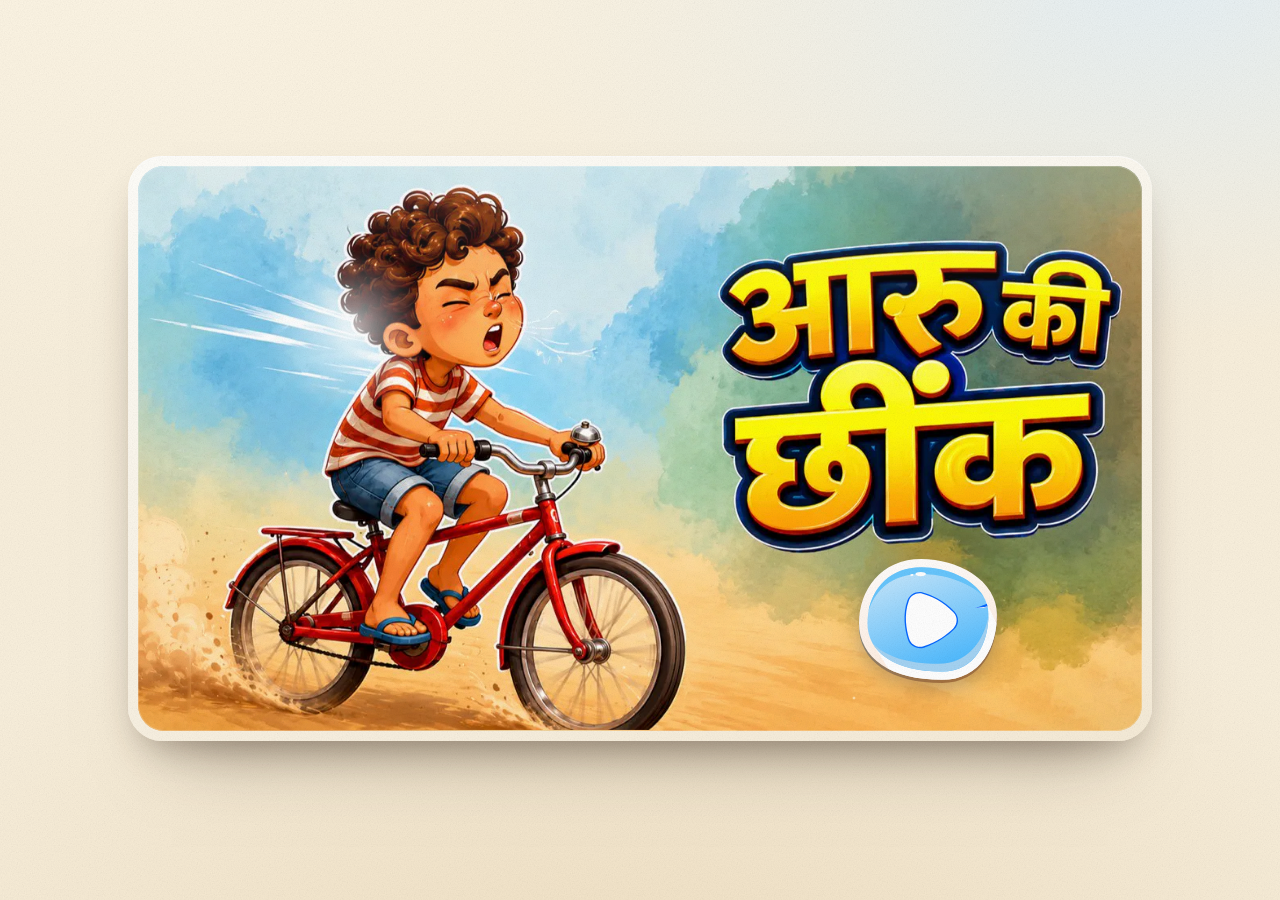
==== commit 81ce42c9: "reset game cover page" ====
--- a/index.html
+++ b/index.html
@@ -253,7 +253,7 @@
   <iframe class="gameframe" id="gameFrame" title="आरु की छींक — खेल"
           allow="autoplay; fullscreen" hidden></iframe>
 
-  <script src="script.js?v=123" defer></script>
+  <script src="script.js?v=124" defer></script>
 
   <!-- ── DEV ONLY ─────────────────────────────────────────────────────────
        A jump-to-any-page menu, so the book can be worked on without being read
